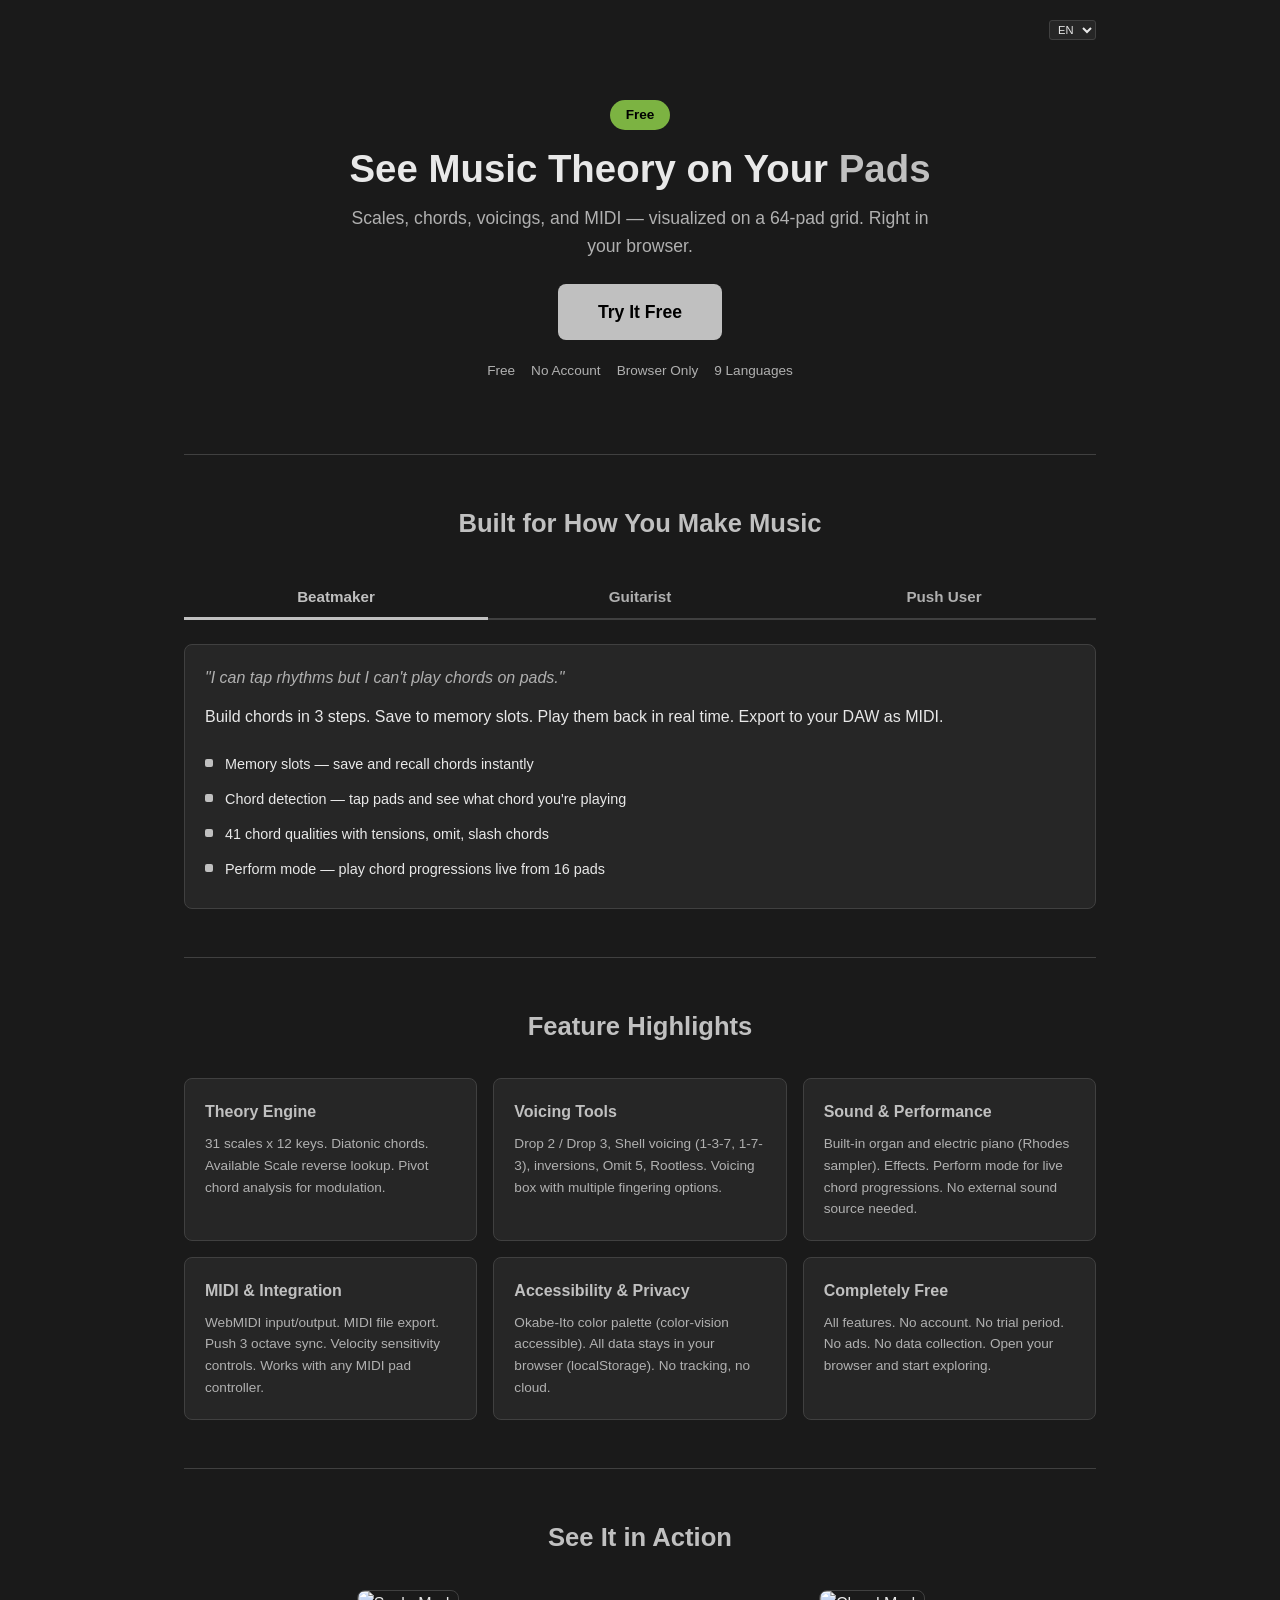
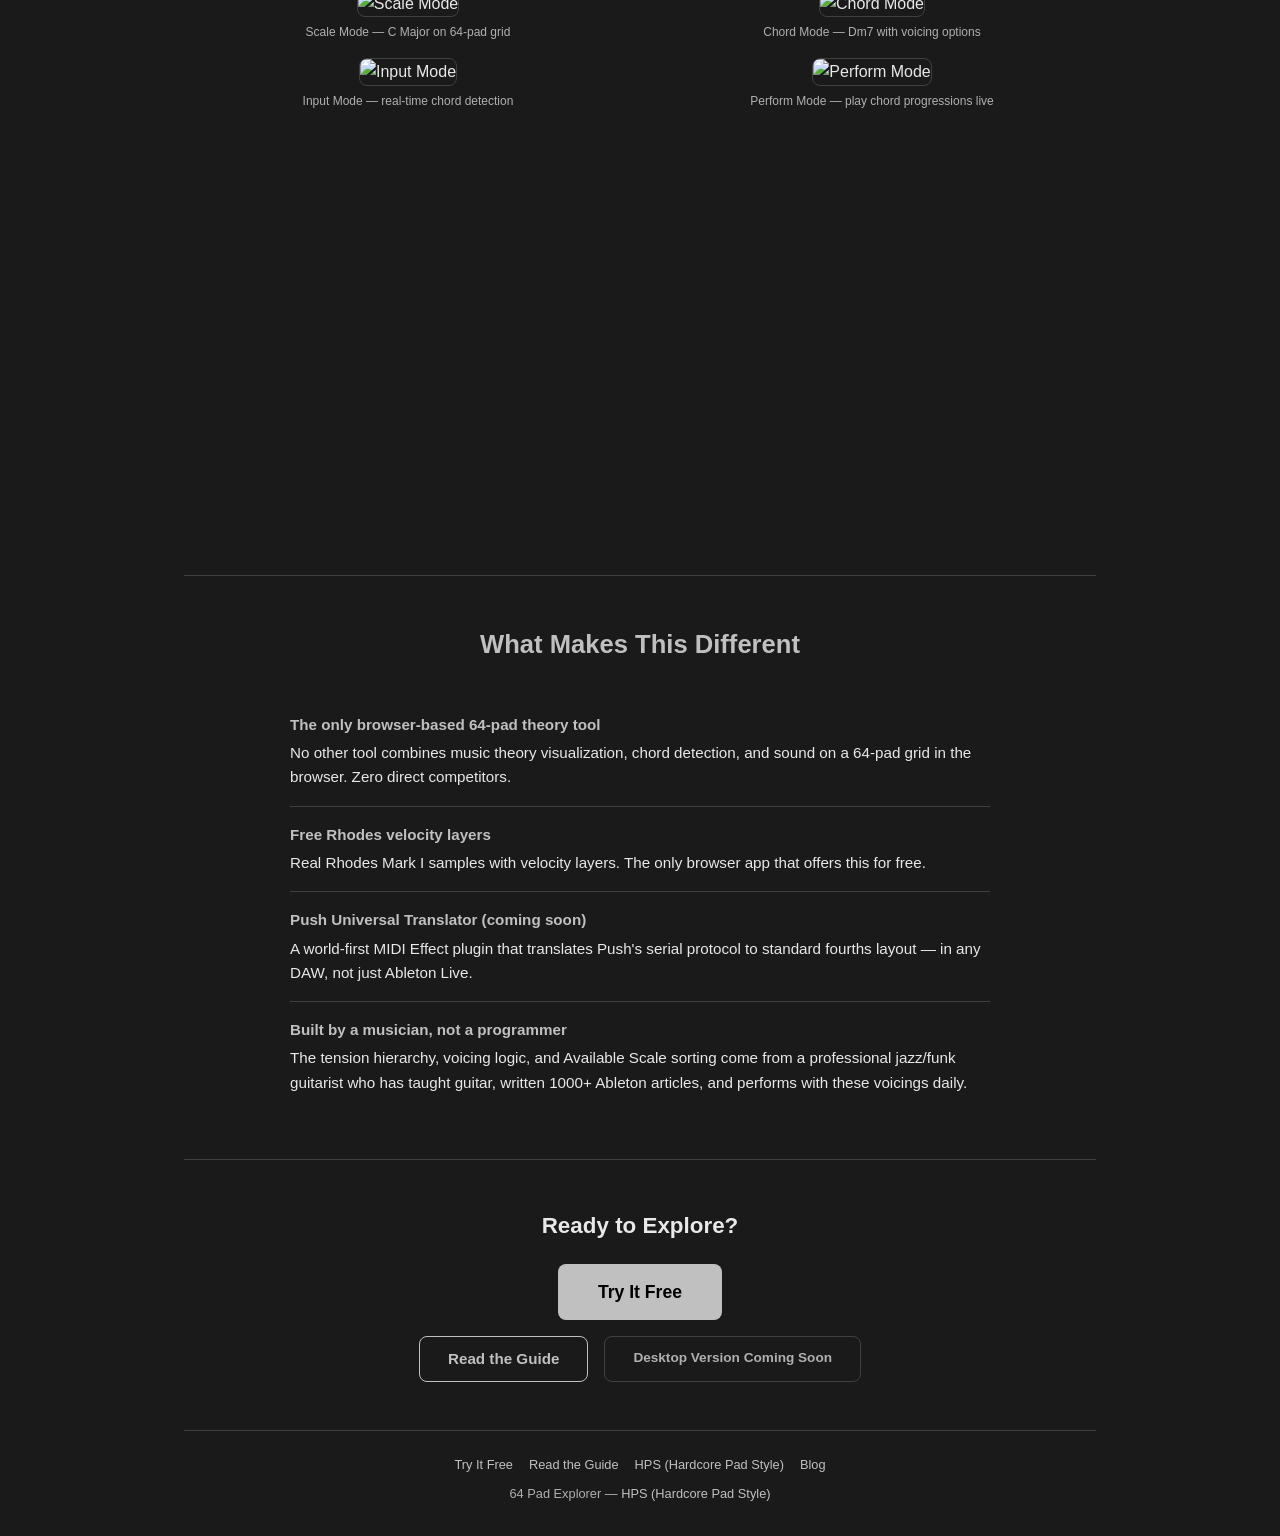
==== landing/index.html @ 33b4a3d4 "experiment: neutral gray bg + font separation + neutral accent Urinami-san's design direction based " ====
<!DOCTYPE html>
<html lang="en">
<head>
<meta charset="UTF-8">
<meta name="viewport" content="width=device-width, initial-scale=1.0">
<title>64 Pad Explorer — Free Music Theory Tool for 64-Pad Controllers</title>
<link rel="icon" type="image/svg+xml" href="../favicon.svg">
<meta name="description" content="Explore scales, chords, voicings, and MIDI on a 64-pad grid. Free, browser-based, no account needed. Supports Ableton Push, Launchpad Pro, and all 64-pad controllers. 9 languages.">
<meta property="og:title" content="64 Pad Explorer — Free Music Theory Tool for 64-Pad Controllers">
<meta property="og:description" content="Scales, chords, voicings, and MIDI visualized on a 64-pad grid. Free, browser-based, 9 languages.">
<meta property="og:image" content="https://murinaikurashi.com/apps/64-pad/landing/img/og-landing.png">
<meta property="og:url" content="https://murinaikurashi.com/apps/64-pad/landing/">
<meta property="og:type" content="website">
<meta name="twitter:card" content="summary_large_image">

<!-- hreflang -->
<link rel="alternate" hreflang="en" href="https://murinaikurashi.com/apps/64-pad/landing/">
<link rel="alternate" hreflang="ja" href="https://murinaikurashi.com/apps/64-pad/landing/">
<link rel="alternate" hreflang="zh" href="https://murinaikurashi.com/apps/64-pad/landing/">
<link rel="alternate" hreflang="es" href="https://murinaikurashi.com/apps/64-pad/landing/">
<link rel="alternate" hreflang="fr" href="https://murinaikurashi.com/apps/64-pad/landing/">
<link rel="alternate" hreflang="pt" href="https://murinaikurashi.com/apps/64-pad/landing/">
<link rel="alternate" hreflang="de" href="https://murinaikurashi.com/apps/64-pad/landing/">
<link rel="alternate" hreflang="ko" href="https://murinaikurashi.com/apps/64-pad/landing/">
<link rel="alternate" hreflang="it" href="https://murinaikurashi.com/apps/64-pad/landing/">
<link rel="alternate" hreflang="x-default" href="https://murinaikurashi.com/apps/64-pad/landing/">

<!-- JSON-LD -->
<script type="application/ld+json">
{
  "@context": "https://schema.org",
  "@type": "SoftwareApplication",
  "name": "64 Pad Explorer",
  "applicationCategory": "MultimediaApplication",
  "operatingSystem": "Web Browser",
  "offers": {
    "@type": "Offer",
    "price": "0",
    "priceCurrency": "USD"
  },
  "url": "https://murinaikurashi.com/apps/64-pad/",
  "screenshot": [
    "https://murinaikurashi.com/apps/64-pad/img/screenshot-scale.png",
    "https://murinaikurashi.com/apps/64-pad/img/screenshot-chord.png",
    "https://murinaikurashi.com/apps/64-pad/img/screenshot-plain.png",
    "https://murinaikurashi.com/apps/64-pad/img/screenshot-perform.png"
  ],
  "featureList": [
    "31 scales x 12 keys visualization",
    "41 chord qualities with tensions",
    "Drop 2, Drop 3, Shell voicing",
    "Real-time chord detection",
    "Guitar fretboard input",
    "MIDI I/O with WebMIDI",
    "Built-in organ and Rhodes piano sounds",
    "Perform mode with 16 memory slots",
    "MIDI file export",
    "9 language support",
    "Color-vision accessible (Okabe-Ito palette)",
    "Available Scale reverse lookup",
    "Push 3 velocity sensitivity",
    "Completely free, no account required"
  ],
  "description": "A free browser-based music theory tool for 64-pad controllers. Visualize scales, chords, voicings, and MIDI on a 64-pad grid.",
  "author": {
    "@type": "Person",
    "name": "urinami",
    "url": "https://murinaikurashi.com/"
  }
}
</script>

<!-- Google Analytics -->
<script async src="https://www.googletagmanager.com/gtag/js?id=G-ZWTBLDWP7P"></script>
<script>
  window.dataLayer = window.dataLayer || [];
  function gtag(){dataLayer.push(arguments);}
  gtag('js', new Date());
  gtag('config', 'G-ZWTBLDWP7P');
</script>

<link rel="stylesheet" href="../style.css?v=3.7.0">
<link rel="stylesheet" href="landing.css?v=1.0.0">
</head>
<body>
<div class="landing-container">

<!-- Header -->
<header class="landing-header">
  <select id="lang-select" onchange="I18N.setLang(this.value)">
    <option value="en">EN</option>
    <option value="ja">JA</option>
    <option value="zh">ZH</option>
    <option value="es">ES</option>
    <option value="fr">FR</option>
    <option value="pt">PT</option>
    <option value="de">DE</option>
    <option value="ko">KO</option>
    <option value="it">IT</option>
  </select>
</header>

<!-- 1. Hero -->
<section class="hero">
  <div class="hero-badge" data-i18n="landing.hero_badge">Free</div>
  <h1 data-i18n="landing.hero_headline">See Music Theory on Your <span>Pads</span></h1>
  <p class="hero-sub" data-i18n="landing.hero_sub">Scales, chords, voicings, and MIDI — visualized on a 64-pad grid. Right in your browser.</p>
  <a href="../" class="hero-cta" data-i18n="landing.hero_cta" data-cta="hero">Try It Free</a>
  <div class="hero-trust">
    <span data-i18n="landing.trust_free">Free</span>
    <span data-i18n="landing.trust_no_account">No Account</span>
    <span data-i18n="landing.trust_browser">Browser Only</span>
    <span data-i18n="landing.trust_languages">9 Languages</span>
  </div>
  <div class="hero-grid" id="hero-pad-grid"></div>
</section>

<!-- 2. Persona Tabs -->
<section class="landing-section">
  <h2 data-i18n="landing.persona_title">Built for How You Make Music</h2>

  <!-- Desktop tabs -->
  <div class="persona-tabs">
    <button class="persona-tab active" data-persona="beatmaker" data-i18n="landing.tab_beatmaker">Beatmaker</button>
    <button class="persona-tab" data-persona="guitarist" data-i18n="landing.tab_guitarist">Guitarist</button>
    <button class="persona-tab" data-persona="push" data-i18n="landing.tab_push_user">Push User</button>
  </div>

  <!-- Beatmaker -->
  <div class="persona-panel active" id="persona-beatmaker">
    <p class="pain" data-i18n="landing.persona_beatmaker_pain">"I can tap rhythms but I can't play chords on pads."</p>
    <p class="solution" data-i18n="landing.persona_beatmaker_solution">Build chords in 3 steps. Save to memory slots. Play them back in real time. Export to your DAW as MIDI.</p>
    <ul class="features-list">
      <li data-i18n="landing.persona_beatmaker_feat1">Memory slots — save and recall chords instantly</li>
      <li data-i18n="landing.persona_beatmaker_feat2">Chord detection — tap pads and see what chord you're playing</li>
      <li data-i18n="landing.persona_beatmaker_feat3">41 chord qualities with tensions, omit, slash chords</li>
      <li data-i18n="landing.persona_beatmaker_feat4">Perform mode — play chord progressions live from 16 pads</li>
    </ul>
  </div>

  <!-- Guitarist -->
  <div class="persona-panel" id="persona-guitarist">
    <p class="pain" data-i18n="landing.persona_guitarist_pain">"My guitar voicings don't translate to pads."</p>
    <p class="solution" data-i18n="landing.persona_guitarist_solution">Input chords on the fretboard. See them mapped to the 64-pad grid. Discover new voicings through Drop 2, Drop 3, and Shell voicings.</p>
    <ul class="features-list">
      <li data-i18n="landing.persona_guitarist_feat1">Guitar fretboard input — click strings to enter chords</li>
      <li data-i18n="landing.persona_guitarist_feat2">Drop 2 / Drop 3 / Shell voicing — familiar territory for guitarists</li>
      <li data-i18n="landing.persona_guitarist_feat3">Automatic chord detection from fretboard input</li>
      <li data-i18n="landing.persona_guitarist_feat4">Available Scale — find which scales fit your chord</li>
    </ul>
  </div>

  <!-- Push User -->
  <div class="persona-panel" id="persona-push">
    <p class="pain" data-i18n="landing.persona_push_user_pain">"Push only works inside Ableton Live."</p>
    <p class="solution" data-i18n="landing.persona_push_user_solution">Connect your Push via MIDI and see scales, chords, and theory directly on the 64-pad grid. Works with any DAW. Push Universal Translator coming soon.</p>
    <ul class="features-list">
      <li data-i18n="landing.persona_push_user_feat1">MIDI I/O — connect any 64-pad controller</li>
      <li data-i18n="landing.persona_push_user_feat2">Push serial MIDI output supported</li>
      <li data-i18n="landing.persona_push_user_feat3">Chromatic fourths layout (same as Push)</li>
      <li data-i18n="landing.persona_push_user_feat4">Velocity sensitivity with Push 3-style curve controls</li>
    </ul>
  </div>

  <!-- Mobile accordion -->
  <div class="persona-accordion">
    <button class="accordion-trigger active" data-persona="beatmaker" data-i18n="landing.tab_beatmaker">Beatmaker</button>
    <div class="accordion-content active" id="accordion-beatmaker">
      <p class="pain" data-i18n="landing.persona_beatmaker_pain">"I can tap rhythms but I can't play chords on pads."</p>
      <p class="solution" data-i18n="landing.persona_beatmaker_solution">Build chords in 3 steps. Save to memory slots. Play them back in real time. Export to your DAW as MIDI.</p>
      <ul class="features-list">
        <li data-i18n="landing.persona_beatmaker_feat1">Memory slots — save and recall chords instantly</li>
        <li data-i18n="landing.persona_beatmaker_feat2">Chord detection — tap pads and see what chord you're playing</li>
        <li data-i18n="landing.persona_beatmaker_feat3">41 chord qualities with tensions, omit, slash chords</li>
        <li data-i18n="landing.persona_beatmaker_feat4">Perform mode — play chord progressions live from 16 pads</li>
      </ul>
    </div>

    <button class="accordion-trigger" data-persona="guitarist" data-i18n="landing.tab_guitarist">Guitarist</button>
    <div class="accordion-content" id="accordion-guitarist">
      <p class="pain" data-i18n="landing.persona_guitarist_pain">"My guitar voicings don't translate to pads."</p>
      <p class="solution" data-i18n="landing.persona_guitarist_solution">Input chords on the fretboard. See them mapped to the 64-pad grid. Discover new voicings through Drop 2, Drop 3, and Shell voicings.</p>
      <ul class="features-list">
        <li data-i18n="landing.persona_guitarist_feat1">Guitar fretboard input — click strings to enter chords</li>
        <li data-i18n="landing.persona_guitarist_feat2">Drop 2 / Drop 3 / Shell voicing — familiar territory for guitarists</li>
        <li data-i18n="landing.persona_guitarist_feat3">Automatic chord detection from fretboard input</li>
        <li data-i18n="landing.persona_guitarist_feat4">Available Scale — find which scales fit your chord</li>
      </ul>
    </div>

    <button class="accordion-trigger" data-persona="push" data-i18n="landing.tab_push_user">Push User</button>
    <div class="accordion-content" id="accordion-push">
      <p class="pain" data-i18n="landing.persona_push_user_pain">"Push only works inside Ableton Live."</p>
      <p class="solution" data-i18n="landing.persona_push_user_solution">Connect your Push via MIDI and see scales, chords, and theory directly on the 64-pad grid. Works with any DAW. Push Universal Translator coming soon.</p>
      <ul class="features-list">
        <li data-i18n="landing.persona_push_user_feat1">MIDI I/O — connect any 64-pad controller</li>
        <li data-i18n="landing.persona_push_user_feat2">Push serial MIDI output supported</li>
        <li data-i18n="landing.persona_push_user_feat3">Chromatic fourths layout (same as Push)</li>
        <li data-i18n="landing.persona_push_user_feat4">Velocity sensitivity with Push 3-style curve controls</li>
      </ul>
    </div>
  </div>
</section>

<!-- 3. Feature Highlights -->
<section class="landing-section">
  <h2 data-i18n="landing.features_title">Feature Highlights</h2>
  <div class="feature-cards">
    <div class="feature-card">
      <h3 data-i18n="landing.card_theory_title">Theory Engine</h3>
      <p data-i18n="landing.card_theory_desc">31 scales x 12 keys. Diatonic chords. Available Scale reverse lookup. Pivot chord analysis for modulation.</p>
    </div>
    <div class="feature-card">
      <h3 data-i18n="landing.card_voicing_title">Voicing Tools</h3>
      <p data-i18n="landing.card_voicing_desc">Drop 2 / Drop 3, Shell voicing (1-3-7, 1-7-3), inversions, Omit 5, Rootless. Voicing box with multiple fingering options.</p>
    </div>
    <div class="feature-card">
      <h3 data-i18n="landing.card_sound_title">Sound & Performance</h3>
      <p data-i18n="landing.card_sound_desc">Built-in organ and electric piano (Rhodes sampler). Effects. Perform mode for live chord progressions. No external sound source needed.</p>
    </div>
    <div class="feature-card">
      <h3 data-i18n="landing.card_midi_title">MIDI & Integration</h3>
      <p data-i18n="landing.card_midi_desc">WebMIDI input/output. MIDI file export. Push 3 octave sync. Velocity sensitivity controls. Works with any MIDI pad controller.</p>
    </div>
    <div class="feature-card">
      <h3 data-i18n="landing.card_access_title">Accessibility & Privacy</h3>
      <p data-i18n="landing.card_access_desc">Okabe-Ito color palette (color-vision accessible). All data stays in your browser (localStorage). No tracking, no cloud.</p>
    </div>
    <div class="feature-card">
      <h3 data-i18n="landing.card_free_title">Completely Free</h3>
      <p data-i18n="landing.card_free_desc">All features. No account. No trial period. No ads. No data collection. Open your browser and start exploring.</p>
    </div>
  </div>
</section>

<!-- 4. Screenshots / Demo -->
<section class="landing-section">
  <h2 data-i18n="landing.demo_title">See It in Action</h2>
  <div class="demo-grid">
    <div class="demo-item">
      <img src="../img/screenshot-scale.png" alt="Scale Mode" loading="lazy">
      <p class="caption" data-i18n="landing.demo_scale_caption">Scale Mode — C Major on 64-pad grid</p>
    </div>
    <div class="demo-item">
      <img src="../img/screenshot-chord.png" alt="Chord Mode" loading="lazy">
      <p class="caption" data-i18n="landing.demo_chord_caption">Chord Mode — Dm7 with voicing options</p>
    </div>
    <div class="demo-item">
      <img src="../img/screenshot-plain.png" alt="Input Mode" loading="lazy">
      <p class="caption" data-i18n="landing.demo_input_caption">Input Mode — real-time chord detection</p>
    </div>
    <div class="demo-item">
      <img src="../img/screenshot-perform.png" alt="Perform Mode" loading="lazy">
      <p class="caption" data-i18n="landing.demo_perform_caption">Perform Mode — play chord progressions live</p>
    </div>
  </div>
  <div class="video-wrap">
    <iframe src="https://www.youtube.com/embed/vuvZCZj0ZYg" title="64 Pad Explorer Overview" allow="accelerometer; autoplay; clipboard-write; encrypted-media; gyroscope; picture-in-picture" allowfullscreen loading="lazy"></iframe>
  </div>
</section>

<!-- 5. What Makes This Different -->
<section class="landing-section">
  <h2 data-i18n="landing.diff_title">What Makes This Different</h2>
  <ul class="diff-list">
    <li>
      <strong data-i18n="landing.diff_only_title">The only browser-based 64-pad theory tool</strong>
      <span data-i18n="landing.diff_only_desc">No other tool combines music theory visualization, chord detection, and sound on a 64-pad grid in the browser. Zero direct competitors.</span>
    </li>
    <li>
      <strong data-i18n="landing.diff_rhodes_title">Free Rhodes velocity layers</strong>
      <span data-i18n="landing.diff_rhodes_desc">Real Rhodes Mark I samples with velocity layers. The only browser app that offers this for free.</span>
    </li>
    <li>
      <strong data-i18n="landing.diff_push_title">Push Universal Translator (coming soon)</strong>
      <span data-i18n="landing.diff_push_desc">A world-first MIDI Effect plugin that translates Push's serial protocol to standard fourths layout — in any DAW, not just Ableton Live.</span>
    </li>
    <li>
      <strong data-i18n="landing.diff_theory_title">Built by a musician, not a programmer</strong>
      <span data-i18n="landing.diff_theory_desc">The tension hierarchy, voicing logic, and Available Scale sorting come from a professional jazz/funk guitarist who has taught guitar, written 1000+ Ableton articles, and performs with these voicings daily.</span>
    </li>
  </ul>
</section>

<!-- 6. CTA + Footer -->
<section class="cta-bottom">
  <h2 data-i18n="landing.cta_bottom_title">Ready to Explore?</h2>
  <a href="../" class="hero-cta" data-i18n="landing.cta_primary" data-cta="footer">Try It Free</a>
  <div class="cta-links">
    <a href="../guide.html" class="cta-secondary" data-i18n="landing.cta_guide" data-cta="guide">Read the Guide</a>
    <a href="#" class="cta-tertiary" data-i18n="landing.cta_desktop">Desktop Version Coming Soon</a>
  </div>
</section>

<footer class="landing-footer">
  <div class="footer-links">
    <a href="../" data-i18n="landing.hero_cta">Try It Free</a>
    <a href="../guide.html" data-i18n="landing.cta_guide">Read the Guide</a>
    <a href="https://note.com/urinami/membership" data-i18n="landing.footer_hps">HPS (Hardcore Pad Style)</a>
    <a href="https://murinaikurashi.com/" data-i18n="landing.footer_blog">Blog</a>
  </div>
  <p>64 Pad Explorer — <a href="https://note.com/urinami/membership">HPS (Hardcore Pad Style)</a></p>
</footer>

</div>

<!-- i18n engine + app lang files (for shared translations) + landing lang files -->
<script src="../i18n.js?v=3.7.0"></script>
<script src="../lang-en.js?v=3.7.0"></script>
<script src="../lang-ja.js?v=3.7.0"></script>
<script src="../lang-zh.js?v=3.7.0"></script>
<script src="../lang-es.js?v=3.7.0"></script>
<script src="../lang-fr.js?v=3.7.0"></script>
<script src="../lang-pt.js?v=3.7.0"></script>
<script src="../lang-de.js?v=3.7.0"></script>
<script src="../lang-ko.js?v=3.7.0"></script>
<script src="../lang-it.js?v=3.7.0"></script>
<script src="lang-landing-en.js?v=1.0.0"></script>
<script src="lang-landing-ja.js?v=1.0.0"></script>
<script src="lang-landing-zh.js?v=1.0.0"></script>
<script src="lang-landing-es.js?v=1.0.0"></script>
<script src="lang-landing-fr.js?v=1.0.0"></script>
<script src="lang-landing-pt.js?v=1.0.0"></script>
<script src="lang-landing-de.js?v=1.0.0"></script>
<script src="lang-landing-ko.js?v=1.0.0"></script>
<script src="lang-landing-it.js?v=1.0.0"></script>
<script src="landing.js?v=1.0.0"></script>
</body>
</html>
---- style.css ----
:root {
  --bg: #1a1a1a;
  --surface: #262626;
  --panel-bg: #2a2a2a;
  --pad-off: #2e2e2e;
  --pad-scale: #56B4E9;
  --pad-root: #E69F00;
  --pad-chord: #56B4E9;
  --pad-char: #F0E442;
  --pad-guide3: #CC79A7;
  --pad-guide7: #009E73;
  --pad-tension: #0072B2;
  --pad-avoid: #D55E00;
  --pad-omitted: #555;
  --pad-overlay: rgba(86, 180, 233, 0.2);
  --pad-overlay-char: rgba(240, 228, 66, 0.3);
  --pad-overlay-hi: rgba(86, 180, 233, 0.7);
  --pad-overlay-char-hi: rgba(240, 228, 66, 0.7);
  --text: #e8e8e8;
  --text-muted: #b0b0b0;
  --accent: #c0c0c0;
  --border: #404040;
  --step-green: #7cb342;
  --font-mono: 'M PLUS 1 Code', 'Courier New', monospace;
  --font-ui: -apple-system, BlinkMacSystemFont, 'Segoe UI', sans-serif;
}
* { margin: 0; padding: 0; box-sizing: border-box; }
body {
  font-family: var(--font-mono);
  background: var(--bg);
  color: var(--text);
  min-height: 100vh;
  padding: 8px 16px;
}
h1 { font-size: 1.3rem; color: var(--accent); text-align: center; margin-bottom: 2px; }
.subtitle { font-size: 0.7rem; color: var(--text-muted); text-align: center; margin-bottom: 4px; }

/* === Header Bar === */
.header-bar {
  display: flex;
  justify-content: center;
  align-items: center;
  gap: 8px;
  margin-bottom: 4px;
  position: relative;
}
.header-bar h1 { margin-bottom: 0; }
.version-tag {
  font-size: 0.6rem;
  color: var(--text-muted);
  background: var(--surface);
  padding: 1px 6px;
  border-radius: 3px;
  border: 1px solid var(--border);
}
.help-btn {
  width: 24px; height: 24px;
  border-radius: 50%;
  border: 1px solid var(--text-muted);
  background: transparent;
  color: var(--text-muted);
  font-size: 0.8rem;
  font-weight: bold;
  cursor: pointer;
  display: flex;
  align-items: center;
  justify-content: center;
  transition: all 0.2s;
}
.help-btn:hover { border-color: var(--accent); color: var(--accent); }
.help-btn.tut-pulse {
  border-color: var(--accent);
  color: var(--accent);
  animation: tut-btn-pulse 2s ease-in-out infinite;
}
.help-btn.tut-pulse::after {
  content: none;
}
@keyframes tut-btn-pulse {
  0%, 100% { box-shadow: 0 0 0 0 rgba(74,158,255,0.4); }
  50% { box-shadow: 0 0 8px 2px rgba(74,158,255,0.6); }
}
@keyframes tut-label-fade {
  0%, 100% { opacity: 0.7; }
  50% { opacity: 1; }
}
.header-links {
  text-align: center;
  margin-bottom: 4px;
  font-size: 0.65rem;
}
.header-links a {
  color: var(--text-muted);
  text-decoration: none;
  transition: color 0.2s;
}
.header-links a:hover { color: var(--accent); }
.link-sep { color: var(--border); margin: 0 4px; }

/* === Help Modal === */
.help-overlay {
  display: none;
  position: fixed;
  top: 0; left: 0; right: 0; bottom: 0;
  background: rgba(0,0,0,0.7);
  z-index: 1000;
  justify-content: center;
  align-items: center;
}
.help-overlay.active { display: flex; }
.help-modal {
  background: var(--surface);
  border: 1px solid var(--border);
  border-radius: 12px;
  padding: 24px;
  max-width: 640px;
  max-height: 80vh;
  overflow-y: auto;
  color: var(--text);
  font-size: 0.85rem;
  line-height: 1.6;
}
.help-modal h2 { color: var(--accent); font-size: 1.1rem; margin: 16px 0 8px; }
.help-modal h2:first-child { margin-top: 0; }
.help-modal h3 { color: var(--pad-root); font-size: 0.95rem; margin: 12px 0 4px; }
.help-modal p { margin: 4px 0; }
.help-modal ul { margin: 4px 0 8px 16px; }
.help-modal li { margin: 2px 0; }
.help-modal .close-btn {
  display: block;
  margin: 16px auto 0;
  padding: 6px 24px;
  background: var(--accent);
  color: #fff;
  border: none;
  border-radius: 6px;
  cursor: pointer;
  font-size: 0.85rem;
}
.help-modal kbd {
  background: var(--bg);
  border: 1px solid var(--border);
  border-radius: 3px;
  padding: 1px 4px;
  font-size: 0.75rem;
  font-family: monospace;
}
.help-modal .color-sample {
  display: inline-block;
  width: 12px; height: 12px;
  border-radius: 2px;
  vertical-align: middle;
  margin-right: 4px;
}

/* === Layout === */
.app-layout {
  display: flex;
  gap: 6px;
  justify-content: center;
  align-items: flex-start;
}
.pad-area { flex-shrink: 0; }
.pad-area svg { touch-action: none; }
.pad-area svg .pad { cursor: pointer; }
.landscape-play-overlay { display: none; }
.landscape-play-overlay svg { touch-action: none; }
.control-panel {
  width: 440px;
  background: var(--panel-bg);
  border-radius: 10px;
  padding: 14px;
  border: 1px solid var(--border);
}

/* === Instrument Toggle === */
.inst-toggle {
  font-size: 0.65rem;
  padding: 2px 10px;
  background: var(--surface);
  color: var(--text-muted);
  border: 1px solid var(--border);
  border-radius: 4px;
  cursor: pointer;
}
.inst-toggle.active {
  background: var(--accent);
  color: #fff;
  border-color: var(--accent);
  box-shadow: 0 0 6px var(--accent);
}

/* === Mode Toggle === */
.mode-toggle { display: flex; gap: 4px; margin-bottom: 10px; }
.mode-btn {
  flex: 1;
  padding: 7px 0;
  font-size: 0.85rem;
  font-weight: 600;
  background: var(--surface);
  color: var(--text);
  border: 1px solid var(--border);
  border-radius: 6px;
  cursor: pointer;
  text-align: center;
  position: relative;
}
.mode-btn:hover { background: #383838; }
.mode-btn.active { background: var(--accent); color: #000; border-color: var(--accent); }
.mode-btn.active .kbd-hint { color: rgba(0,0,0,0.35); }

.play-btn {
  padding: 7px 12px;
  font-size: 0.8rem;
  font-weight: 600;
  background: var(--surface);
  color: var(--text);
  border: 1px solid var(--border);
  border-radius: 6px;
  cursor: pointer;
  position: relative;
  flex-shrink: 0;
}
.play-btn:hover { background: #383838; }

/* === Key Buttons (Scale mode) === */
.key-buttons { display: flex; gap: 3px; flex-wrap: wrap; margin-bottom: 10px; }
.key-btn {
  width: 34px; height: 28px; font-size: 0.7rem; font-weight: 600;
  border-radius: 4px; display: flex; align-items: center; justify-content: center;
  background: var(--surface); color: var(--text); border: 1px solid var(--border); cursor: pointer;
}
.key-btn:hover { background: #383838; }
.key-btn.active { background: var(--pad-root); color: #000; border-color: var(--pad-root); }
.key-btn.black-key { background: #111; }
.key-buttons.disabled .key-btn { opacity: 0.3; cursor: default; }
.key-buttons.disabled .key-btn:hover { background: var(--surface); }
.key-buttons.disabled .key-btn.black-key:hover { background: #111; }

/* === Scale Select === */
.scale-select-wrap select {
  width: 100%;
  background: var(--surface); color: var(--text); border: 1px solid var(--border);
  border-radius: 6px; padding: 6px 8px; font-size: 0.8rem; cursor: pointer;
}

/* === Diatonic Chord Bar === */
.diatonic-bar { display: flex; gap: 3px; margin: 6px 0; }
.diatonic-btn {
  flex: 1; padding: 6px 2px; background: var(--surface);
  border: 1px solid var(--border); border-radius: 4px;
  color: var(--text); font-size: 0.7rem; text-align: center;
  cursor: pointer; line-height: 1.3; position: relative;
  font-family: var(--font-ui);
}
.diatonic-btn:hover { border-color: var(--accent); }
.diatonic-btn.active {
  background: var(--accent); color: #000;
  border-bottom: 3px solid #fff;
}
.diatonic-btn .dia-num { position: absolute; top: 1px; left: 3px; font-size: 0.55rem; color: #e55; font-weight: 700; line-height: 1; }
.diatonic-btn.active .dia-num { color: rgba(0,0,0,0.5); }
.diatonic-btn .degree { font-size: 0.6rem; color: var(--text-muted); }
.diatonic-btn.active .degree { color: rgba(0,0,0,0.6); }
.diatonic-toggle-wrap {
  display: flex; flex-direction: column; gap: 1px;
  min-width: 28px; align-self: stretch;
}
.diatonic-toggle-btn {
  flex: 1; padding: 2px 6px;
  font-size: 0.7rem; font-weight: 700;
  background: var(--surface); color: var(--text-muted);
  border: 1px solid var(--border); cursor: pointer;
  line-height: 1;
}
.diatonic-toggle-btn:first-child { border-radius: 4px 4px 0 0; }
.diatonic-toggle-btn:last-child { border-radius: 0 0 4px 4px; }
.diatonic-toggle-btn.active {
  background: var(--accent); color: #000;
  border-color: var(--accent);
}
.diatonic-toggle-btn:hover:not(.active) { border-color: var(--accent); color: var(--text); }

/* === Text Chord Input === */
.text-chord-container { position: relative; margin-bottom: 8px; }
.text-chord-label { display: block; font-size: 0.75rem; color: var(--text-muted); margin-bottom: 2px; }
.text-chord-hint { opacity: 0.6; }
.text-chord-shortcut { display: inline-block; background: var(--bg-secondary, #333); border: 1px solid var(--border, #555); border-radius: 3px; padding: 0 4px; font-family: monospace; font-size: 0.7rem; vertical-align: middle; }
#text-chord-input {
  width: 100%; padding: 8px 12px; font-size: 1.1rem; font-family: inherit;
  background: #0d1520; color: var(--text); border: 1px solid var(--border);
  border-radius: 6px; outline: none;
}
#text-chord-input:focus { border-color: var(--accent); }
#text-chord-input::placeholder { color: var(--text-muted); font-size: 0.85rem; }
.text-chord-dropdown {
  display: none; position: absolute; left: 0; right: 0; top: 100%;
  background: #0d1520; border: 1px solid var(--border); border-top: none;
  border-radius: 0 0 6px 6px; z-index: 100; max-height: 240px; overflow-y: auto;
}
.text-chord-dropdown.active { display: block; }
.text-chord-candidate, .incremental-candidate {
  padding: 6px 12px; cursor: pointer; font-size: 0.95rem;
}
.text-chord-candidate:hover, .text-chord-candidate.selected,
.incremental-candidate:hover, .incremental-candidate.selected {
  background: var(--accent); color: #000;
}

/* === Chord Builder === */
.chord-display {
  display: flex; align-items: center; gap: 8px;
  background: #0d1520; border-radius: 8px; padding: 8px 12px; margin-bottom: 8px;
  min-height: 52px;
}
.chord-name-wrap { display: flex; flex-direction: column; flex: 1; min-width: 0; }
.chord-name { font-size: 1.8rem; font-weight: 700; font-family: var(--font-ui); }
.chord-voicing-info { font-size: 0.7rem; color: var(--accent); opacity: 0.85; white-space: nowrap; line-height: 1; }
.chord-slash {
  font-size: 1.5rem; color: var(--text-muted); padding: 0 4px;
  cursor: pointer; border-right: 1px solid var(--border); padding-right: 8px;
}
.chord-slash:hover { color: var(--accent); }
.chord-bass { font-size: 1.2rem; font-weight: 600; min-width: 24px; }
.builder-nav { display: flex; flex-direction: column; gap: 3px; margin-left: auto; }
.builder-nav button {
  padding: 6px 18px 14px; font-size: 0.8rem; border-radius: 4px;
  background: var(--surface); color: var(--text); border: 1px solid var(--border); cursor: pointer;
  position: relative; font-weight: 600;
}
.builder-nav button:hover { background: #383838; }
.builder-nav button:disabled { opacity: 0.3; cursor: default; }

.step-label {
  background: var(--step-green); color: #000; font-weight: 700; font-size: 0.8rem;
  text-align: center; padding: 4px 0; border-radius: 4px; margin-bottom: 8px;
}
.step-container { min-height: 340px; }

/* === Piano Keyboard (Step 1) === */
.piano-wrap { position: relative; height: 130px; margin-bottom: 4px; user-select: none; }
.piano-white {
  display: flex; gap: 2px; position: absolute; bottom: 0; left: 0; right: 0;
}
.piano-white-key {
  flex: 1; height: 70px; background: #f0f0f0; color: #333; border: 1px solid #999;
  border-radius: 0 0 5px 5px; font-size: 1.1rem; font-weight: 700;
  display: flex; align-items: flex-end; justify-content: center; padding-bottom: 6px;
  cursor: pointer;
}
.piano-white-key:hover { background: #dde8f0; }
.piano-white-key.selected { background: #b3d9ff; }
.piano-black-keys {
  position: absolute; top: 0; left: 0; right: 0; height: 60px;
  display: flex; pointer-events: none;
}
.piano-black-spacer { flex: 1; }
.piano-black-key {
  width: 36px; height: 55px; background: #222; color: #ccc; border: 1px solid #000;
  border-radius: 0 0 4px 4px; font-size: 0.65rem; font-weight: 600;
  display: flex; align-items: flex-end; justify-content: center; padding-bottom: 4px;
  cursor: pointer; pointer-events: auto; margin-left: -18px; margin-right: -18px;
  position: relative; z-index: 2;
}
.piano-black-key:hover { background: #444; }
.piano-black-key.selected { background: #4466aa; }

/* === Quality Grid (Step 2) === */
.quality-grid {
  display: grid; grid-template-columns: repeat(3, 1fr); gap: 4px;
}
.quality-btn {
  height: 46px; background: var(--surface); color: var(--text); border: 1px solid var(--border);
  border-radius: 6px; font-size: 1.0rem; font-weight: 600; cursor: pointer;
  display: flex; align-items: center; justify-content: center;
}
.quality-btn:hover { background: #383838; border-color: var(--accent); }
.quality-btn.selected { background: var(--accent); color: #000; }
.quality-btn.empty { visibility: hidden; }

/* === Tension Grid (Step 3) === */
.tension-grid {
  display: grid; grid-template-columns: repeat(7, 1fr); gap: 3px;
}
.tension-grid.wide { grid-template-columns: repeat(8, 1fr); }
.tension-btn {
  min-height: 34px; padding: 2px 1px;
  background: var(--surface); color: var(--text); border: 1px solid var(--border);
  border-radius: 4px; font-size: 0.75rem; font-weight: 600; cursor: pointer;
  display: flex; align-items: center; justify-content: center; text-align: center;
  line-height: 1.2; white-space: pre-line;
}
.tension-btn:hover { background: #383838; border-color: var(--accent); }
.tension-btn.selected { background: var(--pad-chord); color: #000; border-color: var(--pad-chord); }
.tension-btn.empty { visibility: hidden; }
.tension-btn.quality-hidden { visibility: hidden; pointer-events: none; }
.tension-btn.tension-uncommon { opacity: 0.35; }
.voicing-bar.hidden { display: none; }
.voicing-btn.hidden { display: none; }

/* === On-Chord Step === */
.onchord-label { font-size: 0.75rem; color: var(--text-muted); margin-bottom: 4px; text-align: center; }

/* === Voicing Buttons === */
.voicing-bar { display: flex; gap: 4px; margin-top: 8px; padding-top: 8px; border-top: 1px solid var(--border); }
.voicing-btn {
  flex: 1; padding: 5px 4px; border-radius: 5px; border: 1px solid var(--border);
  background: var(--surface); color: var(--text-muted); font-size: 0.7rem; font-weight: 600;
  cursor: pointer; text-align: center; position: relative;
}
.voicing-btn:hover { border-color: var(--accent); }
.voicing-btn.active { background: var(--pad-omitted); color: #fff; border-color: var(--pad-omitted); box-shadow: 0 0 6px rgba(85,85,85,0.6); }

/* === TASTY Mode === */
#tasty-bar { align-items: center; }
#btn-tasty { flex: 0 0 auto; min-width: 70px; }
#btn-tasty.active { background: #E69F00; color: #000; border-color: #E69F00; box-shadow: 0 0 6px rgba(230,159,0,0.5); }
#btn-tasty.active .kbd-hint { color: rgba(0,0,0,0.5); }
#btn-stock.active { background: #2a9d8f; color: #fff; border-color: #2a9d8f; box-shadow: 0 0 6px rgba(42,157,143,0.5); }
#btn-stock.active .kbd-hint { color: rgba(255,255,255,0.6); }
.tasty-counter { font-size: 0.7rem; font-weight: 700; color: #E69F00; white-space: nowrap; min-width: 30px; }
.tasty-nav-btn { background: none; border: 1px solid var(--text-muted); color: var(--text-muted); border-radius: 4px; padding: 1px 6px; cursor: pointer; font-size: 0.65rem; line-height: 1; }
.tasty-nav-btn:hover { background: rgba(255,255,255,0.1); color: #fff; }
.tasty-info { font-size: 0.65rem; color: var(--text-muted); white-space: nowrap; overflow: hidden; text-overflow: ellipsis; flex: 1; }

/* TASTY Degree Badges (near TASTY bar — proximity principle) */
#tasty-degrees-row { margin-top: 4px; padding: 4px 0; }
.tasty-degrees { display: flex; flex-wrap: wrap; gap: 3px; align-items: flex-start; }
.tasty-degrees-label { font-size: 0.65rem; color: var(--text-muted); margin-right: 2px; align-self: center; }
.tasty-degree {
  display: inline-flex; flex-direction: column; align-items: center; justify-content: center;
  padding: 2px 6px; border-radius: 4px; font-weight: 700; font-size: 0.8rem;
  border: 2px solid transparent; min-width: 28px; text-align: center; line-height: 1.1;
}
.tasty-degree-note { font-size: 0.55rem; font-weight: 400; opacity: 0.8; }
.tasty-degree--root { background: var(--pad-root); color: #000; }
.tasty-degree--guide3 { background: var(--pad-guide3); color: #fff; border-radius: 10px; }
.tasty-degree--guide7 { background: var(--pad-guide7); color: #fff; border-left: 3px solid rgba(255,255,255,0.7); }
.tasty-degree--chord { background: var(--pad-chord); color: #000; }
.tasty-degree--tension { background: var(--pad-tension); color: #fff; }
.tasty-degree--top { border-color: #fff; box-shadow: 0 0 6px rgba(255,255,255,0.5); position: relative; }
.tasty-degree-top { font-size: 0.6rem; color: #E69F00; font-weight: 700; letter-spacing: 0.5px; }
.tasty-degree--out { opacity: 0.4; border-style: dashed; }
@media (max-width: 767px) {
  .tasty-degree { font-size: 0.75rem; min-width: 22px; padding: 1px 4px; }
  .tasty-degree-note { display: none; }
  .tasty-degrees { gap: 2px; }
  .tasty-degree-top { font-size: 0.4rem; }
}

/* === Keyboard Shortcut Badges === */
.kbd-hint {
  position: absolute; top: 1px; left: 3px;
  font-size: 0.7rem; color: var(--accent); opacity: 0.8;
  line-height: 1; pointer-events: none; user-select: none;
  text-transform: uppercase; font-weight: 700;
}
.mem-view-btn { position: relative; }
.inst-toggle { position: relative; }
.voicing-btn.active .kbd-hint { color: rgba(255,255,255,0.6); }
.mem-view-btn.active .kbd-hint { color: rgba(0,0,0,0.5); }
.inst-toggle.active .kbd-hint { color: rgba(255,255,255,0.6); }
/* Narrow buttons: badge centered at bottom to avoid text overlap */
.inst-toggle .kbd-hint,
.builder-nav .kbd-hint {
  top: auto; bottom: 1px;
  left: 0; right: 0;
  text-align: center;
}
.inst-toggle:has(.kbd-hint) {
  padding-bottom: 12px;
}
@media (hover: none) and (pointer: coarse) { .kbd-hint { display: none; } }

/* === Grid === */
.pad { cursor: pointer; transition: opacity 0.15s; }
.pad:hover { opacity: 0.8; }
.pad-label { pointer-events: none; user-select: none; }
/* Available Scale overlay: brighter when user manually selects a scale */
.overlay-highlight { --pad-overlay: var(--pad-overlay-hi); --pad-overlay-char: var(--pad-overlay-char-hi); }

/* === Legend & Info === */
.pad-footer { height: 40px; overflow: hidden; }
.legend { display: flex; gap: 14px; margin-top: 10px; font-size: 0.7rem; flex-wrap: wrap; justify-content: center; }
.legend-item { display: flex; align-items: center; gap: 4px; }
.legend-swatch { width: 12px; height: 12px; border-radius: 3px; }
.info { margin-top: 8px; font-size: 0.75rem; color: var(--text-muted); text-align: center; max-width: 500px; white-space: nowrap; overflow: hidden; text-overflow: ellipsis; }

/* === Octave Switch === */
.octave-switch {
  display: flex; align-items: center; gap: 8px; margin-top: 4px;
}
.oct-btn {
  width: 36px; height: 30px; font-size: 1rem; font-weight: 700;
  background: var(--surface); color: var(--text); border: 1px solid var(--border);
  border-radius: 5px; cursor: pointer; display: flex; align-items: center; justify-content: center;
}
.oct-btn:hover { border-color: var(--accent); background: #383838; }
.oct-btn:disabled { opacity: 0.3; cursor: default; }
.oct-label { font-size: 0.8rem; color: var(--text); font-weight: 600; min-width: 120px; text-align: center; }

/* === EP Sound Controls === */
.ep-knob {
  display: flex; flex-direction: column; align-items: center; gap: 1px; font-size: 0.7rem;
  color: #7799bb; letter-spacing: 0.5px; font-weight: 600;
}
.ep-knob input[type="range"] {
  -webkit-appearance: none; appearance: none; width: 60px; height: 6px;
  background: #222; border-radius: 3px; outline: none; cursor: pointer;
}
.ep-knob input[type="range"]::-webkit-slider-thumb {
  -webkit-appearance: none; appearance: none; width: 14px; height: 14px;
  background: radial-gradient(circle at 40% 35%, #667, #333); border: 1px solid #555;
  border-radius: 50%; cursor: pointer; box-shadow: 0 1px 3px rgba(0,0,0,0.5);
}
.ep-val { font-size: 0.65rem; color: #556677; font-variant-numeric: tabular-nums; }
.engine-btn {
  padding: 3px 8px; font-size: 0.65rem; border-radius: 3px;
  background: var(--surface); color: var(--text); border: 1px solid var(--border);
  cursor: pointer; letter-spacing: 0.5px; font-weight: 600;
  opacity: 0.5; transition: all 0.15s;
}
.engine-btn.active { opacity: 1; }
.engine-btn.active { background: var(--accent); color: #000; box-shadow: 0 0 6px var(--accent); }
@keyframes hint-pulse { 0%,100% { opacity: 0.6; } 50% { opacity: 1; } }

/* === Startup Tips (returning users) === */
#startup-tip {
  display: flex;
  align-items: center;
  gap: 8px;
  padding: 6px 12px;
  background: rgba(255,255,255,0.06);
  border: 1px solid rgba(255,255,255,0.12);
  border-radius: 6px;
  font-size: 0.8rem;
  color: var(--text);
  margin-bottom: 4px;
  animation: tip-in 0.3s ease-out;
}
#startup-tip .tip-text { flex: 1; }
#startup-tip .tip-keys {
  opacity: 0.4;
  font-size: 0.7rem;
}
#startup-tip .tip-keys kbd {
  background: rgba(255,255,255,0.1);
  padding: 1px 5px;
  border-radius: 3px;
  font-size: 0.65rem;
}
#startup-tip .tip-off-btn {
  background: none;
  border: none;
  color: var(--text);
  opacity: 0.35;
  font-size: 0.65rem;
  cursor: pointer;
  padding: 2px 4px;
  white-space: nowrap;
}
#startup-tip .tip-off-btn:hover { opacity: 0.7; }
#startup-tip.tip-fade {
  opacity: 0;
  transition: opacity 0.3s ease-out;
}
@keyframes tip-in {
  from { opacity: 0; transform: translateY(-4px); }
  to { opacity: 1; transform: translateY(0); }
}

/* === Pad Play Hint (first-time onboarding) === */
#pad-play-hint {
  text-align: center;
  font-size: 0.85rem;
  color: var(--accent);
  padding: 6px 0;
  animation: hint-pulse 2s ease-in-out infinite;
}
.pad-hint-pulse .pad {
  animation: pad-glow 1.5s ease-in-out 2;
}
@keyframes pad-glow {
  0%, 100% { filter: brightness(1); }
  50% { filter: brightness(1.4); }
}

/* === Audio Start Overlay (first-time users) === */
#audio-start-overlay {
  display: none;
  position: fixed;
  inset: 0;
  z-index: 2000;
  background: rgba(0, 0, 0, 0.85);
  cursor: pointer;
  justify-content: center;
  align-items: center;
}
#audio-start-overlay.active {
  display: flex;
}
.audio-start-content {
  text-align: center;
  animation: audio-start-pulse 2s ease-in-out infinite;
}
.audio-start-icon {
  font-size: 4rem;
  margin-bottom: 16px;
}
.audio-start-text {
  font-size: 1.2rem;
  color: #fff;
  font-weight: 700;
  letter-spacing: 0.5px;
}
@keyframes audio-start-pulse {
  0%, 100% { opacity: 0.7; transform: scale(1); }
  50% { opacity: 1; transform: scale(1.05); }
}

/* === Tutorial (first-time onboarding) === */
.tutorial-card {
  padding: 10px 14px;
  background: linear-gradient(135deg, rgba(74,158,255,0.12), rgba(74,158,255,0.04));
  border: 1px solid rgba(74,158,255,0.3);
  border-radius: 8px;
  margin-bottom: 6px;
  animation: tip-in 0.3s ease-out;
}
.tutorial-dots {
  display: flex;
  gap: 6px;
  justify-content: center;
  margin-bottom: 6px;
}
.tutorial-dot {
  width: 6px; height: 6px;
  border-radius: 50%;
  background: rgba(255,255,255,0.2);
}
.tutorial-dot.active {
  background: var(--accent);
  box-shadow: 0 0 4px var(--accent);
}
.tutorial-title {
  font-size: 0.85rem;
  font-weight: 700;
  color: var(--accent);
  margin-bottom: 4px;
}
.tutorial-msg {
  font-size: 0.8rem;
  color: var(--text);
  line-height: 1.6;
  margin-bottom: 8px;
  white-space: pre-line;
}
.tutorial-actions {
  display: flex;
  gap: 8px;
  align-items: center;
  flex-wrap: wrap;
}
.tutorial-next-btn {
  background: var(--accent);
  color: #000;
  border: none;
  border-radius: 5px;
  padding: 4px 16px;
  font-size: 0.75rem;
  font-weight: 700;
  cursor: pointer;
}
.tutorial-next-btn:hover { opacity: 0.85; }
.tutorial-skip-btn,
.tutorial-skip-all-btn {
  background: none;
  border: none;
  color: var(--text);
  opacity: 0.4;
  font-size: 0.65rem;
  cursor: pointer;
  padding: 2px 4px;
}
.tutorial-skip-btn:hover,
.tutorial-skip-all-btn:hover { opacity: 0.7; }
.tutorial-guide-link {
  display: inline-block;
  padding: 4px 14px;
  border: 1px solid var(--accent);
  border-radius: 5px;
  color: var(--accent);
  font-size: 0.75rem;
  font-weight: 700;
  text-decoration: none;
}
.tutorial-guide-link:hover { background: rgba(74,158,255,0.1); }
.tutorial-highlight {
  outline: 2px solid var(--accent) !important;
  outline-offset: 2px;
  border-radius: 4px;
  animation: tutorial-glow 1.5s ease-in-out infinite;
}
@keyframes tutorial-glow {
  0%, 100% { box-shadow: 0 0 4px rgba(74,158,255,0.3); }
  50% { box-shadow: 0 0 12px rgba(74,158,255,0.6); }
}
.tutorial-target {
  position: relative;
  animation: tutorial-target-pulse 1.5s ease-in-out infinite;
}
.tutorial-target::after {
  content: '';
  position: absolute;
  inset: -2px;
  border: 2px solid rgba(74,158,255,0.5);
  border-radius: 4px;
  pointer-events: none;
  animation: tutorial-target-border 1.5s ease-in-out infinite;
}
@keyframes tutorial-target-pulse {
  0%, 100% { filter: brightness(1); }
  50% { filter: brightness(1.2); }
}
@keyframes tutorial-target-border {
  0%, 100% { border-color: rgba(74,158,255,0.3); box-shadow: 0 0 4px rgba(74,158,255,0.2); }
  50% { border-color: rgba(74,158,255,0.8); box-shadow: 0 0 10px rgba(74,158,255,0.5); }
}
/* Tutorial media (screenshots/video in steps) */
.tutorial-media { margin: 6px 0 4px; }
.tutorial-media img {
  max-width: 100%;
  border-radius: 6px;
  border: 1px solid var(--border);
}
.tutorial-media .video-wrap {
  position: relative;
  padding-bottom: 56.25%;
  height: 0;
}
.tutorial-media .video-wrap iframe {
  position: absolute;
  top: 0; left: 0;
  width: 100%; height: 100%;
  border: none;
  border-radius: 6px;
}

/* === Tutorial Selector Modal === */
.tut-selector-modal { max-width: 520px; }
.tut-selector-modal h2 { margin-bottom: 8px; }
.tut-cat-title {
  color: var(--text-muted);
  font-size: 0.75rem;
  font-weight: 700;
  text-transform: uppercase;
  letter-spacing: 0.05em;
  margin: 12px 0 6px;
  padding-bottom: 3px;
  border-bottom: 1px solid var(--border);
}
.tut-card-grid {
  display: grid;
  grid-template-columns: repeat(auto-fill, minmax(130px, 1fr));
  gap: 6px;
}
.tut-card {
  display: flex;
  flex-direction: column;
  align-items: flex-start;
  gap: 2px;
  padding: 8px 10px;
  background: rgba(74,158,255,0.06);
  border: 1px solid rgba(74,158,255,0.2);
  border-radius: 6px;
  cursor: pointer;
  transition: all 0.15s;
  text-align: left;
  color: var(--text);
}
.tut-card:hover {
  background: rgba(74,158,255,0.14);
  border-color: var(--accent);
}
.tut-card-done {
  border-color: rgba(74,158,255,0.1);
  opacity: 0.7;
}
.tut-card-done:hover { opacity: 1; }
.tut-card-title {
  font-size: 0.8rem;
  font-weight: 700;
  color: var(--accent);
}
.tut-badge {
  color: #4caf50;
  font-size: 0.75rem;
}
.tut-card-desc {
  font-size: 0.65rem;
  color: var(--text-muted);
  line-height: 1.3;
}
.tut-card-steps {
  font-size: 0.6rem;
  color: var(--text-muted);
  opacity: 0.6;
}
.tut-reset-all-btn {
  background: none;
  border: 1px solid var(--border);
  border-radius: 4px;
  color: var(--text-muted);
  font-size: 0.65rem;
  padding: 3px 10px;
  cursor: pointer;
}
.tut-reset-all-btn:hover { border-color: var(--accent); color: var(--text); }

/* === Tutorial Context Hints (toast) === */
.tut-hint-toast {
  display: flex;
  align-items: center;
  gap: 8px;
  padding: 6px 10px;
  background: rgba(74,158,255,0.10);
  border: 1px solid rgba(74,158,255,0.25);
  border-radius: 6px;
  margin-bottom: 4px;
  animation: tip-in 0.3s ease-out;
}
.tut-hint-text {
  flex: 1;
  font-size: 0.75rem;
  color: var(--text);
}
.tut-hint-try {
  background: var(--accent);
  color: #000;
  border: none;
  border-radius: 4px;
  padding: 3px 10px;
  font-size: 0.7rem;
  font-weight: 700;
  cursor: pointer;
  white-space: nowrap;
}
.tut-hint-try:hover { opacity: 0.85; }
.tut-hint-dismiss {
  background: none;
  border: none;
  color: var(--text-muted);
  font-size: 1rem;
  cursor: pointer;
  padding: 0 4px;
  opacity: 0.5;
}
.tut-hint-dismiss:hover { opacity: 0.8; }

/* === Guitar/Bass Position Bar (v3.19, groups v3.21) === */
.position-bar {
  display: flex;
  flex-wrap: wrap;
  align-items: center;
  justify-content: center;
  gap: 8px;
  padding: 4px 0;
  font-size: 0.75rem;
  font-weight: 600;
  color: var(--text);
}
.pos-groups {
  display: flex;
  gap: 3px;
  width: 100%;
  justify-content: center;
}
.pos-group-tab {
  padding: 2px 8px;
  font-size: 0.65rem;
  background: var(--surface);
  color: var(--text-muted);
  border: 1px solid var(--border);
  border-radius: 3px;
  cursor: pointer;
}
.pos-group-tab.active {
  background: var(--accent);
  color: #000;
  border-color: var(--accent);
}
.pos-nav-btn {
  width: 28px; height: 24px;
  font-size: 0.8rem;
  background: var(--surface);
  color: var(--text);
  border: 1px solid var(--border);
  border-radius: 4px;
  cursor: pointer;
  display: flex;
  align-items: center;
  justify-content: center;
}
.pos-nav-btn:hover { border-color: var(--accent); color: var(--accent); }

/* === Filter Toggle (Lo Cut / Hi Cut) === */
.filter-toggle {
  display: flex;
  align-items: center;
  justify-content: center;
}
.filter-toggle input[type="checkbox"] {
  -webkit-appearance: none;
  appearance: none;
  width: 28px;
  height: 14px;
  background: #333;
  border-radius: 7px;
  position: relative;
  cursor: pointer;
  outline: none;
  border: 1px solid #555;
  transition: background 0.2s;
}
.filter-toggle input[type="checkbox"]::after {
  content: '';
  position: absolute;
  top: 1px;
  left: 1px;
  width: 10px;
  height: 10px;
  background: #888;
  border-radius: 50%;
  transition: transform 0.2s, background 0.2s;
}
.filter-toggle input[type="checkbox"]:checked {
  background: #2a6e2a;
  border-color: #4a4;
}
.filter-toggle input[type="checkbox"]:checked::after {
  transform: translateX(14px);
  background: #7f7;
}
.ep-knob.filter-active span:first-child {
  color: #7f7;
}

/* === Memory Slots (4×4 Pad Grid) === */
.memory-grid {
  display: grid;
  grid-template-columns: repeat(4, 1fr);
  gap: 3px;
}
.slot-btn {
  position: relative;
  height: 40px;
  background: var(--pad-off);
  border: 2px solid var(--border);
  border-radius: 8px;
  display: flex;
  align-items: center;
  justify-content: center;
  font-size: 0.7rem;
  font-weight: 600;
  color: var(--text-muted);
  cursor: pointer;
  user-select: none;
  transition: all 0.15s;
  text-align: center;
  word-break: break-all;
  padding: 2px;
  overflow: hidden;
}
.slot-btn:hover { border-color: var(--accent); }
.slot-btn.filled {
  background: var(--surface);
  color: var(--text);
  font-size: 0.6rem;
}
.slot-btn.selected {
  border-color: var(--accent);
  background: rgba(74,158,255,0.15);
  color: var(--text);
}
.slot-btn.capture-target {
  border-color: #4a4;
  color: #4a4;
  background: rgba(74,170,74,0.1);
}
.slot-btn.playing {
  background: var(--accent);
  color: #000;
  border-color: var(--accent);
}
.slot-btn.drag-over {
  border-color: var(--pad-root);
  background: rgba(230,159,0,0.15);
}

/* Slot save flash animation */
@keyframes slot-save-flash {
  0% { background: #4CAF50; transform: scale(1.08); }
  50% { background: #66BB6A; transform: scale(1.04); }
  100% { background: var(--surface); transform: scale(1); }
}
.slot-btn.save-flash {
  animation: slot-save-flash 0.5s ease-out;
}

/* Perform key hint on slots (hidden by default, shown in Perform or Option held) */
.slot-key-hint {
  position: absolute;
  top: 1px; left: 3px;
  font-size: 0.65rem;
  color: #e55;
  font-weight: 700;
  pointer-events: none;
  text-transform: uppercase;
  line-height: 1;
  display: none;
}
.show-keys .slot-key-hint { display: block; }
.opt-held .slot-key-hint {
  display: block;
  animation: opt-pulse 0.8s ease-in-out infinite;
}
@keyframes opt-pulse {
  0%, 100% { opacity: 1; }
  50% { opacity: 0.3; }
}
.slot-btn.playing .slot-key-hint { color: rgba(0,0,0,0.5); }

/* === Memory/Perform View Toggle === */
.mem-view-btn {
  font-size: 0.75rem;
  padding: 5px 16px;
  font-weight: 700;
  border-radius: 6px;
  cursor: pointer;
  background: var(--surface);
  color: var(--text-muted);
  border: 1px solid var(--border);
  transition: all 0.2s;
  opacity: 0.45;
}
.mem-view-btn.active {
  opacity: 1;
  background: linear-gradient(180deg, #5ab0ff 0%, var(--accent) 100%);
  color: #000;
  border-color: var(--accent);
  box-shadow: 0 0 8px rgba(74,158,255,0.5), inset 0 1px 0 rgba(255,255,255,0.2);
}

/* === Bank Bar (v2.50) === */
.bank-nav-btn {
  width: 26px; height: 26px;
  font-size: 0.75rem; font-weight: 700;
  background: var(--surface);
  color: var(--text-muted);
  border: 1px solid var(--border);
  border-radius: 4px;
  cursor: pointer;
  display: flex; align-items: center; justify-content: center;
  padding: 0;
  transition: all 0.15s;
}
.bank-nav-btn:hover { border-color: var(--accent); color: var(--accent); }
.bank-label {
  font-size: 0.65rem;
  font-weight: 600;
  color: var(--text);
  cursor: pointer;
  padding: 2px 8px;
  border-radius: 4px;
  transition: background 0.15s;
  white-space: nowrap;
  max-width: 180px;
  overflow: hidden;
  text-overflow: ellipsis;
}
.bank-label:hover { background: rgba(74,158,255,0.1); }
.bank-popup-item {
  display: block; width: 100%;
  font-size: 0.65rem; padding: 4px 10px;
  background: none; color: var(--text);
  border: none; border-radius: 3px;
  cursor: pointer; text-align: left;
}
.bank-popup-item:hover { background: rgba(74,158,255,0.15); }
.bank-popup-danger { color: #e57373; }
.bank-popup-danger:hover { background: rgba(229,115,115,0.15); }

/* Parent Scale Panel */
#parent-scale-toggle { margin-top: 4px; text-align: center; }
#parent-scale-panel {
  background: var(--surface);
  border: 1px solid var(--border);
  border-radius: 6px;
  padding: 6px;
  margin-top: 4px;
  font-size: 0.8rem;
  max-height: 240px;
  overflow-y: auto;
}
.ps-header {
  display: flex;
  justify-content: space-between;
  align-items: center;
  padding: 3px 6px;
  font-weight: 700;
  font-size: 0.8rem;
  color: var(--text);
}
.ps-expand {
  background: none;
  border: none;
  color: var(--accent);
  cursor: pointer;
  font-size: 0.75rem;
  padding: 0 4px;
}
.ps-sort-toggle {
  border: 1px solid rgba(255,255,255,0.2);
  border-radius: 3px;
  cursor: pointer;
  font-size: 0.65rem;
  padding: 2px 8px;
  margin-left: 4px;
  transition: background 0.15s, color 0.15s;
}
.ps-sort-toggle:hover {
  background: rgba(255,255,255,0.15);
  color: var(--text);
}
.ps-sort-toggle.active {
  background: var(--accent);
  color: #000;
  border-color: var(--accent);
  font-weight: 700;
}
.ps-sort-toggle:not(.active) {
  background: rgba(255,255,255,0.08);
  color: var(--text-muted);
}
.ps-row {
  display: flex;
  gap: 8px;
  padding: 5px 6px;
  cursor: pointer;
  border-radius: 3px;
}
.ps-row:hover { background: rgba(74,158,255,0.1); }
.ps-row.ps-selected { background: rgba(74,158,255,0.3); border-left: 3px solid var(--accent); padding-left: 3px; }
.ps-row.ps-selected .ps-scale { color: var(--accent); font-weight: 700; }
.ps-row.ps-selected .ps-avail { opacity: 1; font-weight: 700; }
.ps-row.ps-partial { opacity: 0.65; font-style: italic; }
.ps-row.ps-partial .ps-scale::after { content: ' ~'; font-size: 0.7rem; color: var(--text-muted); font-style: normal; }
.ps-row.ps-omit5 { opacity: 0.6; font-style: italic; }
.ps-row.ps-avoid { opacity: 0.6; }
.ps-row.ps-avoid .ps-scale::after { content: ' avoid'; color: #ff5722; font-size: 0.7rem; font-weight: 700; margin-left: 4px; }
.ps-cat { width: 22px; font-weight: 700; font-size: 0.85rem; }
.ps-cat-dia { color: #4a9eff; }
.ps-cat-hm { color: #ff7043; }
.ps-cat-mm { color: #66bb6a; }
.ps-scale { flex: 1; font-weight: 600; font-size: 0.8rem; }
.ps-degree { font-size: 0.7rem; color: var(--text-muted); opacity: 0.9; white-space: nowrap; font-weight: 600; }
.ps-parent-info { font-size: 0.65rem; color: var(--text-muted); opacity: 0.85; white-space: nowrap; }
.ps-avail { font-size: 0.7rem; color: var(--accent); opacity: 0.9; white-space: nowrap; letter-spacing: 1px; }
.ps-goto { font-size: 0.85rem; opacity: 0.5; padding: 0 2px; cursor: pointer; }
.ps-goto:hover { opacity: 1; color: var(--accent); }
.ps-divider { border-top: 1px dashed var(--border); margin: 3px 0; }
.tension-btn.scale-unavailable { opacity: 0.2; border-style: dashed; border-color: rgba(255,255,255,0.1); color: rgba(255,255,255,0.35); }

/* === Detect Candidate Clickable Styles (V2.10) === */
.detect-candidate-best {
  display: inline-block; cursor: pointer; padding: 2px 8px;
  border-radius: 6px; border: 1px solid var(--accent);
  color: var(--accent); font-weight: 700; font-size: 1.1rem;
  transition: background 0.1s, transform 0.1s; user-select: none;
}
.detect-candidate-best:hover { background: rgba(74,158,255,0.15); transform: scale(1.05); }
.detect-candidate {
  display: inline-block; cursor: pointer;
  font-size: 0.6rem; padding: 1px 5px; border-radius: 3px;
  background: rgba(255,255,255,0.08); color: var(--text-muted);
  border: 1px solid transparent;
  transition: background 0.1s, border-color 0.1s, color 0.1s; user-select: none;
}
.detect-candidate:hover { background: rgba(74,158,255,0.15); border-color: var(--accent); color: var(--text); }
@keyframes detect-flash {
  0%   { filter: brightness(1); transform: scale(1); }
  30%  { filter: brightness(2.5) saturate(1.5); transform: scale(1.15); }
  100% { filter: brightness(1); transform: scale(1); }
}
.detect-flashing { animation: detect-flash 0.3s ease-out forwards; pointer-events: none; }
@keyframes quality-pulse {
  0%   { transform: scale(1); box-shadow: 0 0 0 0 rgba(74,158,255,0.7); }
  50%  { transform: scale(1.08); box-shadow: 0 0 8px 4px rgba(74,158,255,0.4); }
  100% { transform: scale(1); box-shadow: 0 0 0 0 rgba(74,158,255,0); }
}
.quality-btn.transfer-flash { animation: quality-pulse 0.4s ease-out; }

/* === Screen Dots (hidden by default, shown in mobile portrait) === */
.screen-dots {
  display: none;
  justify-content: center;
  gap: 8px;
  padding: 8px 0 4px;
}
.screen-dots .dot {
  width: 8px; height: 8px;
  border-radius: 50%;
  background: var(--text-muted);
  opacity: 0.4;
  cursor: pointer;
  transition: opacity 0.2s, background 0.2s;
}
.screen-dots .dot.active {
  opacity: 1;
  background: var(--accent);
}

/* === Landscape Tabs (hidden by default) === */
.landscape-tabs {
  display: none;
  justify-content: center;
  gap: 4px;
  padding: 4px 0;
}
.landscape-tab {
  padding: 4px 16px;
  font-size: 0.75rem;
  font-weight: 600;
  background: var(--surface);
  color: var(--text-muted);
  border: 1px solid var(--border);
  border-radius: 4px;
  cursor: pointer;
}
.landscape-tab.active {
  background: var(--accent);
  color: #000;
  border-color: var(--accent);
}

/* ============================================
   TABLET (768px - 1100px) — iPad etc.
   All panels shrink to fit one screen
   ============================================ */
@media (min-width: 768px) and (max-width: 1100px) {
  .pad-area { flex-shrink: 1; min-width: 320px; }
  .pad-area #pad-grid { width: 100%; height: auto; display: block; }
  .control-panel { flex-shrink: 1; min-width: 300px; }
  #staff-ep-panel { min-width: 280px !important; flex-shrink: 1; }
}

/* ============================================
   MOBILE PORTRAIT (max-width: 767px)
   3-screen horizontal swipe
   ============================================ */
@media (max-width: 767px) {
  body {
    overflow: hidden;
    height: 100dvh;
    padding: 4px 0;
  }
  .header-bar {
    gap: 4px;
    margin-bottom: 2px;
    padding: 0 8px;
  }
  .header-bar h1 { font-size: 1rem; }
  .header-links {
    font-size: 0.55rem;
    margin-bottom: 2px;
    padding: 0 8px;
  }

  /* Horizontal scroll-snap container */
  .app-layout {
    display: flex;
    flex-wrap: nowrap;
    overflow-x: auto;
    overflow-y: hidden;
    scroll-snap-type: x mandatory;
    -webkit-overflow-scrolling: touch;
    gap: 0;
    height: calc(100dvh - 60px);

    justify-content: flex-start;
    align-items: stretch;
  }
  /* Hide scrollbar */
  .app-layout::-webkit-scrollbar { display: none; }
  .app-layout { scrollbar-width: none; }

  /* Each screen = 100vw */
  .pad-area,
  .control-panel,
  #staff-ep-panel {
    flex: 0 0 100vw;
    min-width: 100vw;
    max-width: 100vw;

    scroll-snap-align: start;
    overflow-y: auto;
    overflow-x: hidden;
    height: 100%;
    box-sizing: border-box;
    padding: 4px 8px;
  }
  .control-panel {
    width: 100vw;
    border-radius: 0;
    border-left: none;
    border-right: none;
  }
  #staff-ep-panel {
    min-width: 100vw;
  }

  /* Pad SVG: responsive width */
  #pad-grid {
    width: calc(100vw - 16px);
    height: auto;
    display: block;
  }

  /* Instrument row: hidden on Screen 1 (moved to Screen 3 by JS) */
  .pad-area #instrument-row { display: none; }

  /* Show dot indicators */
  #screen-dots { display: flex; }

  /* Shrink components for mobile */
  .key-btn { width: 28px; height: 24px; font-size: 0.6rem; }
  .diatonic-btn { padding: 4px 1px; font-size: 0.6rem; }
  .voicing-btn { padding: 3px 2px; font-size: 0.6rem; }
  .quality-btn { height: 38px; font-size: 0.85rem; }
  .tension-btn { min-height: 28px; font-size: 0.6rem; }
  .mode-btn { padding: 5px 0; font-size: 0.75rem; }
  .chord-name { font-size: 1.4rem; }
  .piano-wrap { height: 110px; }
  .piano-white-key { height: 60px; font-size: 0.9rem; }
  .piano-black-key { height: 45px; font-size: 0.55rem; width: 30px; margin-left: -15px; margin-right: -15px; }
  .step-container { min-height: 280px; }

  /* Pad footer */
  .pad-footer { height: auto; }
  .legend { gap: 8px; font-size: 0.6rem; }
  .octave-switch { justify-content: center; }

  /* Memory section on Screen 2 */
  #memory-section { margin-top: 4px; }
  .slot-btn { font-size: 0.55rem; height: auto; aspect-ratio: 1; }
  .bank-label { font-size: 0.6rem; max-width: 140px; }

  /* Staff & sound on Screen 3 */
  #staff-ep-panel svg { max-width: 100%; height: auto; }
  #instrument-row { margin-top: 4px; }
  #instrument-row svg { width: 100%; height: auto; }

  /* Help modal mobile */
  .help-modal { max-width: 95vw; max-height: 85vh; padding: 16px; }
}

/* ============================================
   MOBILE LANDSCAPE (short+wide viewport)
   2-column: pad left, control/info tabs right
   ============================================ */
@media (max-height: 500px) and (orientation: landscape) {
  body {
    overflow: hidden;
    height: 100dvh;
    padding: 2px 4px;
  }
  .header-bar, .header-links { display: none; }

  /* 32-pad fullscreen overlay */
  .landscape-play-overlay {
    display: flex;
    flex-direction: column;
    position: fixed;
    inset: 0;
    z-index: 1000;
    background: var(--bg);
    padding: env(safe-area-inset-top) env(safe-area-inset-right) env(safe-area-inset-bottom) env(safe-area-inset-left);
  }
  .landscape-play-overlay svg {
    flex: 1;
    min-height: 0;
    width: 100%;
  }
  .play-header { flex-shrink: 0; }
  .semitone-shift-bar { flex-shrink: 0; }
  .app-layout, #landscape-tabs, #screen-dots, .header-bar, .header-links,
  .ja-affiliate, .non-ja-affiliate {
    display: none !important;
  }
  .play-header {
    display: flex;
    gap: 6px;
    padding: 2px 8px;
    align-items: center;
    font-size: 0.7rem;
  }
  .play-mode-btn {
    font-size: 0.85rem; font-weight: 700; padding: 8px 16px;
    background: var(--surface); color: var(--text-muted);
    border: 1px solid var(--border); border-radius: 6px; cursor: pointer;
    min-width: 44px; min-height: 36px; text-align: center;
    -webkit-tap-highlight-color: transparent;
    touch-action: manipulation;
  }
  .play-mode-btn.active {
    background: var(--accent); color: #000; border-color: var(--accent);
  }
  .play-header select {
    font-size: 0.65rem;
    background: var(--surface);
    color: var(--text);
    border: 1px solid var(--border);
    border-radius: 3px;
    padding: 2px 4px;
  }
}

/* === To DAW mode === */
.to-daw-mode .slot-btn.filled {
  cursor: grab;
}
.to-daw-mode .slot-btn.filled:hover {
  background: rgba(76,175,80,0.10);
}
/* DAW multi-select: Cmd+click selected slots */
.slot-btn.daw-selected {
  border-color: #66BB6A;
  background: #4CAF50;
  color: #000;
  font-weight: 700;
  cursor: grab;
  animation: daw-pulse 1.2s ease-in-out infinite;
}

/* ALL pad in To DAW mode — spans full row, pulses green */
.daw-all-pad {
  grid-column: 1 / -1;
  background: #4CAF50 !important;
  color: #000 !important;
  border-color: #66BB6A !important;
  font-weight: 700;
  cursor: grab !important;
}
@keyframes daw-pulse {
  0%, 100% { opacity: 1; }
  50% { opacity: 0.6; }
}

/* ======== SEMITONE SHIFT BAR (32-pad) ======== */
.semitone-shift-bar {
  display: flex;
  align-items: center;
  justify-content: center;
  gap: 6px;
  padding: 4px 0;
  font-size: 0.75rem;
}
.semitone-shift-bar button {
  padding: 2px 8px;
  border: 1px solid var(--border);
  border-radius: 4px;
  background: var(--surface);
  color: var(--text);
  cursor: pointer;
  font-size: 0.7rem;
}
---- landing/landing.css ----
/* Landing page styles — reuses CSS vars from ../style.css */

/* Reset & base (inherits --bg, --surface, --text, --accent, etc. from :root) */
* { margin: 0; padding: 0; box-sizing: border-box; }
body {
  font-family: -apple-system, BlinkMacSystemFont, 'Segoe UI', sans-serif;
  background: var(--bg);
  color: var(--text);
  min-height: 100vh;
  line-height: 1.6;
}
a { color: var(--accent); text-decoration: none; }
a:hover { text-decoration: underline; }
img { max-width: 100%; height: auto; }

/* Layout */
.landing-container {
  max-width: 960px;
  margin: 0 auto;
  padding: 0 24px;
}

/* Header */
.landing-header {
  display: flex;
  justify-content: flex-end;
  align-items: center;
  padding: 12px 0;
}
.landing-header select {
  font-size: 0.7rem;
  padding: 2px 4px;
  background: var(--surface);
  color: var(--text);
  border: 1px solid var(--border);
  border-radius: 3px;
  cursor: pointer;
}

/* Hero */
.hero {
  text-align: center;
  padding: 48px 0 40px;
}
.hero-badge {
  display: inline-block;
  padding: 4px 16px;
  background: var(--step-green);
  color: #000;
  font-weight: 700;
  font-size: 0.85rem;
  border-radius: 20px;
  margin-bottom: 16px;
}
.hero h1 {
  font-size: 2.4rem;
  color: var(--text);
  margin-bottom: 12px;
  line-height: 1.2;
}
.hero h1 span {
  color: var(--accent);
}
.hero .hero-sub {
  font-size: 1.1rem;
  color: var(--text-muted);
  margin-bottom: 24px;
  max-width: 600px;
  margin-left: auto;
  margin-right: auto;
}
.hero-cta {
  display: inline-block;
  padding: 14px 40px;
  background: var(--accent);
  color: #000;
  font-weight: 700;
  font-size: 1.1rem;
  border-radius: 8px;
  text-decoration: none;
  transition: opacity 0.2s;
}
.hero-cta:hover { opacity: 0.85; text-decoration: none; }
.hero-trust {
  display: flex;
  gap: 16px;
  justify-content: center;
  flex-wrap: wrap;
  margin-top: 20px;
  font-size: 0.85rem;
  color: var(--text-muted);
}
.hero-trust span {
  display: flex;
  align-items: center;
  gap: 4px;
}

/* Hero pad grid SVG */
.hero-grid {
  margin: 32px auto 0;
  max-width: 320px;
}

/* Section common */
.landing-section {
  padding: 48px 0;
  border-top: 1px solid var(--border);
}
.landing-section h2 {
  font-size: 1.6rem;
  color: var(--accent);
  text-align: center;
  margin-bottom: 32px;
}

/* Persona tabs */
.persona-tabs {
  display: flex;
  gap: 0;
  border-bottom: 2px solid var(--border);
  margin-bottom: 24px;
}
.persona-tab {
  flex: 1;
  padding: 12px 16px;
  background: transparent;
  border: none;
  color: var(--text-muted);
  font-size: 0.95rem;
  font-weight: 600;
  cursor: pointer;
  transition: all 0.2s;
  border-bottom: 3px solid transparent;
  margin-bottom: -2px;
}
.persona-tab:hover { color: var(--text); }
.persona-tab.active {
  color: var(--accent);
  border-bottom-color: var(--accent);
}
.persona-panel {
  display: none;
  padding: 20px;
  background: var(--surface);
  border: 1px solid var(--border);
  border-radius: 8px;
}
.persona-panel.active { display: block; }
.persona-panel h3 {
  color: var(--pad-root);
  font-size: 1.1rem;
  margin-bottom: 8px;
}
.persona-panel .pain {
  color: var(--text-muted);
  font-style: italic;
  margin-bottom: 12px;
}
.persona-panel .solution {
  margin-bottom: 16px;
  line-height: 1.8;
}
.persona-panel .features-list {
  list-style: none;
  padding: 0;
}
.persona-panel .features-list li {
  padding: 6px 0;
  padding-left: 20px;
  position: relative;
  font-size: 0.9rem;
}
.persona-panel .features-list li::before {
  content: '';
  position: absolute;
  left: 0;
  top: 12px;
  width: 8px;
  height: 8px;
  background: var(--accent);
  border-radius: 2px;
}

/* Persona accordion (mobile) */
.persona-accordion { display: none; }
.accordion-trigger {
  width: 100%;
  padding: 14px 16px;
  background: var(--surface);
  border: 1px solid var(--border);
  color: var(--text);
  font-size: 0.95rem;
  font-weight: 600;
  cursor: pointer;
  text-align: left;
  border-radius: 8px;
  margin-bottom: 8px;
  transition: all 0.2s;
}
.accordion-trigger:hover { border-color: var(--accent); }
.accordion-trigger.active {
  color: var(--accent);
  border-color: var(--accent);
  border-radius: 8px 8px 0 0;
  margin-bottom: 0;
}
.accordion-content {
  display: none;
  padding: 16px;
  background: var(--surface);
  border: 1px solid var(--border);
  border-top: none;
  border-radius: 0 0 8px 8px;
  margin-bottom: 8px;
}
.accordion-content.active { display: block; }

/* Feature cards */
.feature-cards {
  display: grid;
  grid-template-columns: repeat(3, 1fr);
  gap: 16px;
}
.feature-card {
  background: var(--surface);
  border: 1px solid var(--border);
  border-radius: 8px;
  padding: 20px;
}
.feature-card h3 {
  color: var(--accent);
  font-size: 1rem;
  margin-bottom: 8px;
}
.feature-card p {
  font-size: 0.85rem;
  color: var(--text-muted);
  line-height: 1.6;
}

/* Screenshots / Demo */
.demo-grid {
  display: grid;
  grid-template-columns: repeat(2, 1fr);
  gap: 16px;
  margin-bottom: 24px;
}
.demo-item {
  text-align: center;
}
.demo-item img {
  border-radius: 8px;
  border: 1px solid var(--border);
  width: 100%;
}
.demo-item .caption {
  font-size: 0.75rem;
  color: var(--text-muted);
  margin-top: 6px;
}
.video-wrap {
  margin: 24px auto;
  text-align: center;
}
.video-wrap iframe {
  width: 100%;
  max-width: 640px;
  aspect-ratio: 16 / 9;
  border: none;
  border-radius: 8px;
}

/* Differentiators */
.diff-list {
  list-style: none;
  padding: 0;
  max-width: 700px;
  margin: 0 auto;
}
.diff-list li {
  padding: 16px 0;
  border-bottom: 1px solid var(--border);
  font-size: 0.95rem;
}
.diff-list li:last-child { border-bottom: none; }
.diff-list strong {
  color: var(--accent);
  display: block;
  margin-bottom: 4px;
}

/* CTA bottom */
.cta-bottom {
  text-align: center;
  padding: 48px 0;
  border-top: 1px solid var(--border);
}
.cta-bottom h2 {
  font-size: 1.4rem;
  margin-bottom: 20px;
}
.cta-links {
  display: flex;
  gap: 16px;
  justify-content: center;
  flex-wrap: wrap;
  margin-top: 16px;
}
.cta-links a {
  padding: 10px 28px;
  border-radius: 8px;
  font-weight: 600;
  font-size: 0.95rem;
  transition: opacity 0.2s;
}
.cta-links a:hover { text-decoration: none; }
.cta-primary {
  background: var(--accent);
  color: #000;
}
.cta-secondary {
  background: transparent;
  border: 1px solid var(--accent);
  color: var(--accent);
}
.cta-tertiary {
  background: transparent;
  border: 1px solid var(--border);
  color: var(--text-muted);
  font-size: 0.85rem !important;
}

/* Footer */
.landing-footer {
  text-align: center;
  padding: 24px 0;
  border-top: 1px solid var(--border);
  font-size: 0.8rem;
  color: var(--text-muted);
}
.landing-footer .footer-links {
  display: flex;
  gap: 16px;
  justify-content: center;
  flex-wrap: wrap;
  margin-bottom: 8px;
}

/* Responsive */
@media (max-width: 768px) {
  .hero h1 { font-size: 1.8rem; }
  .hero .hero-sub { font-size: 0.95rem; }
  .feature-cards { grid-template-columns: 1fr; }
  .demo-grid { grid-template-columns: 1fr; }

  /* Switch tabs to accordion on mobile */
  .persona-tabs, .persona-panel { display: none !important; }
  .persona-accordion { display: block; }
}

@media (max-width: 480px) {
  .landing-container { padding: 0 16px; }
  .hero { padding: 32px 0 28px; }
  .hero h1 { font-size: 1.5rem; }
  .hero-cta { padding: 12px 28px; font-size: 1rem; }
  .hero-trust { font-size: 0.75rem; gap: 8px; }
}
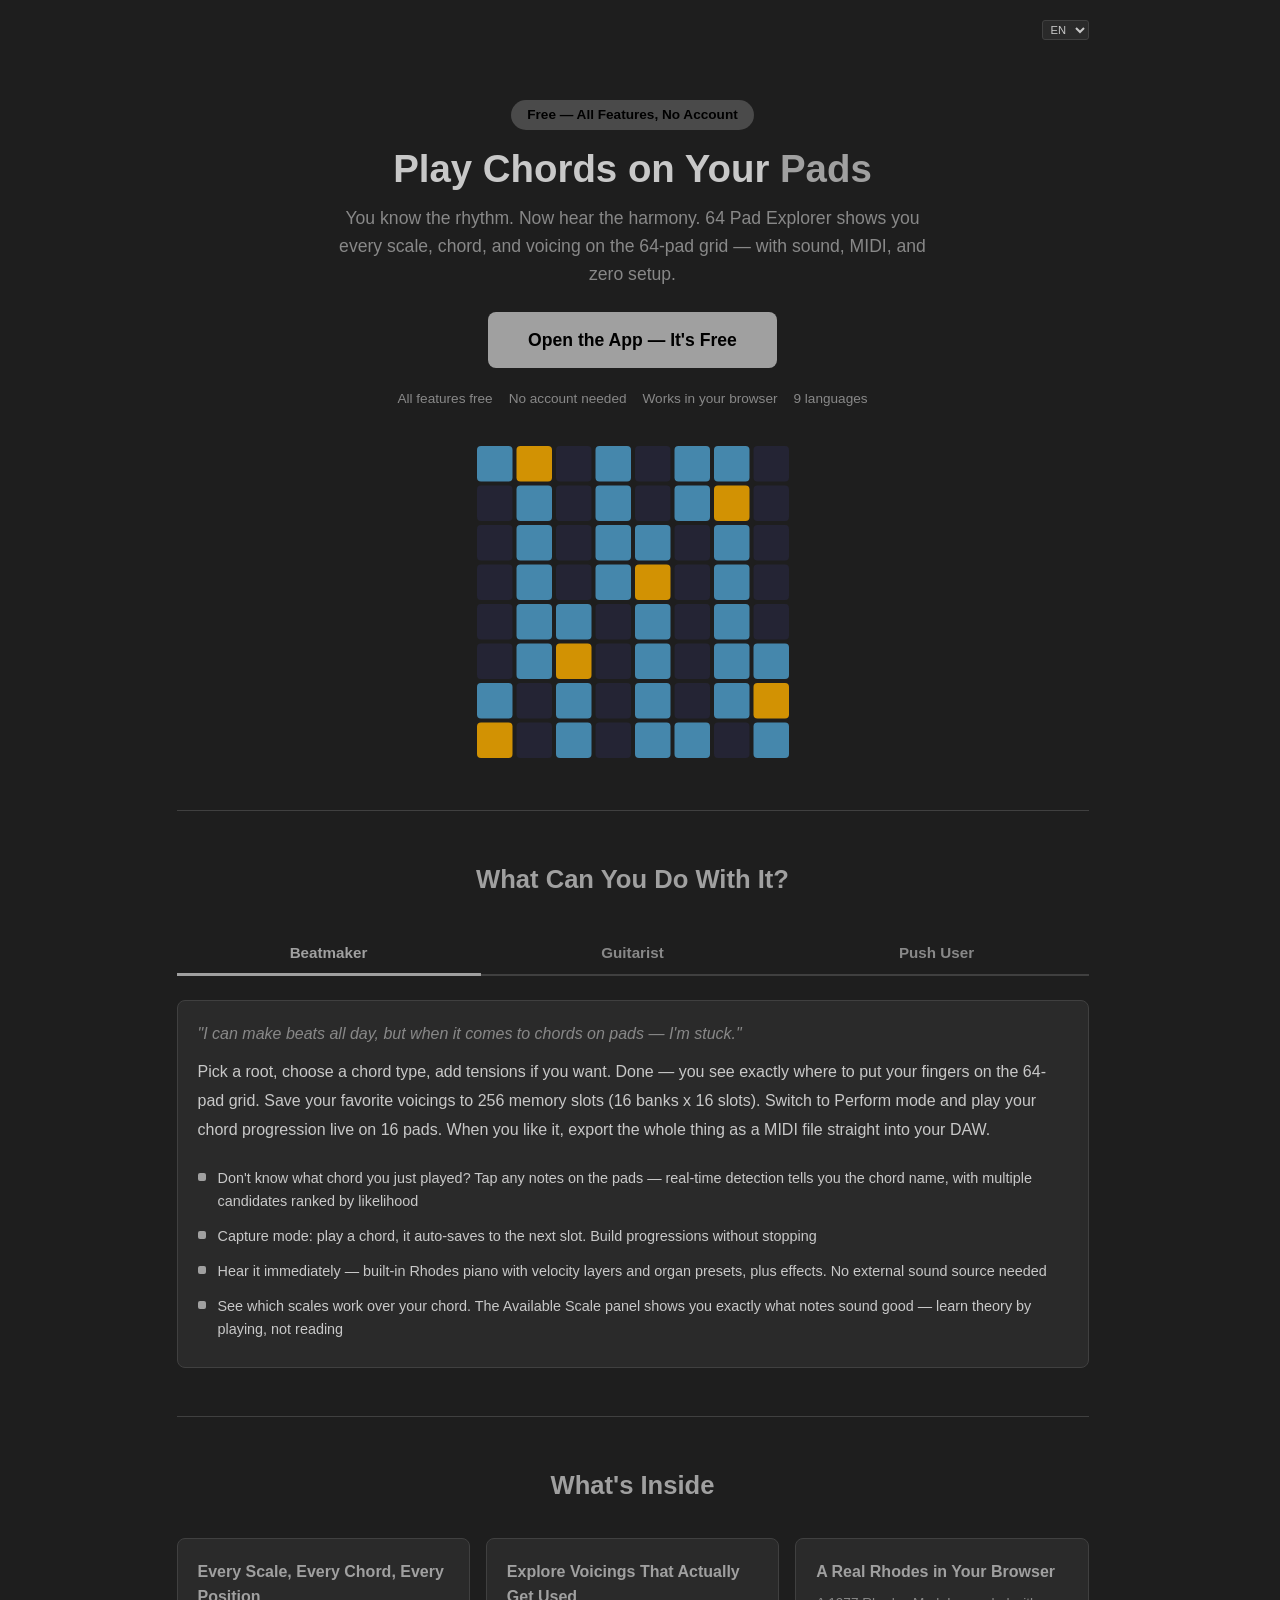
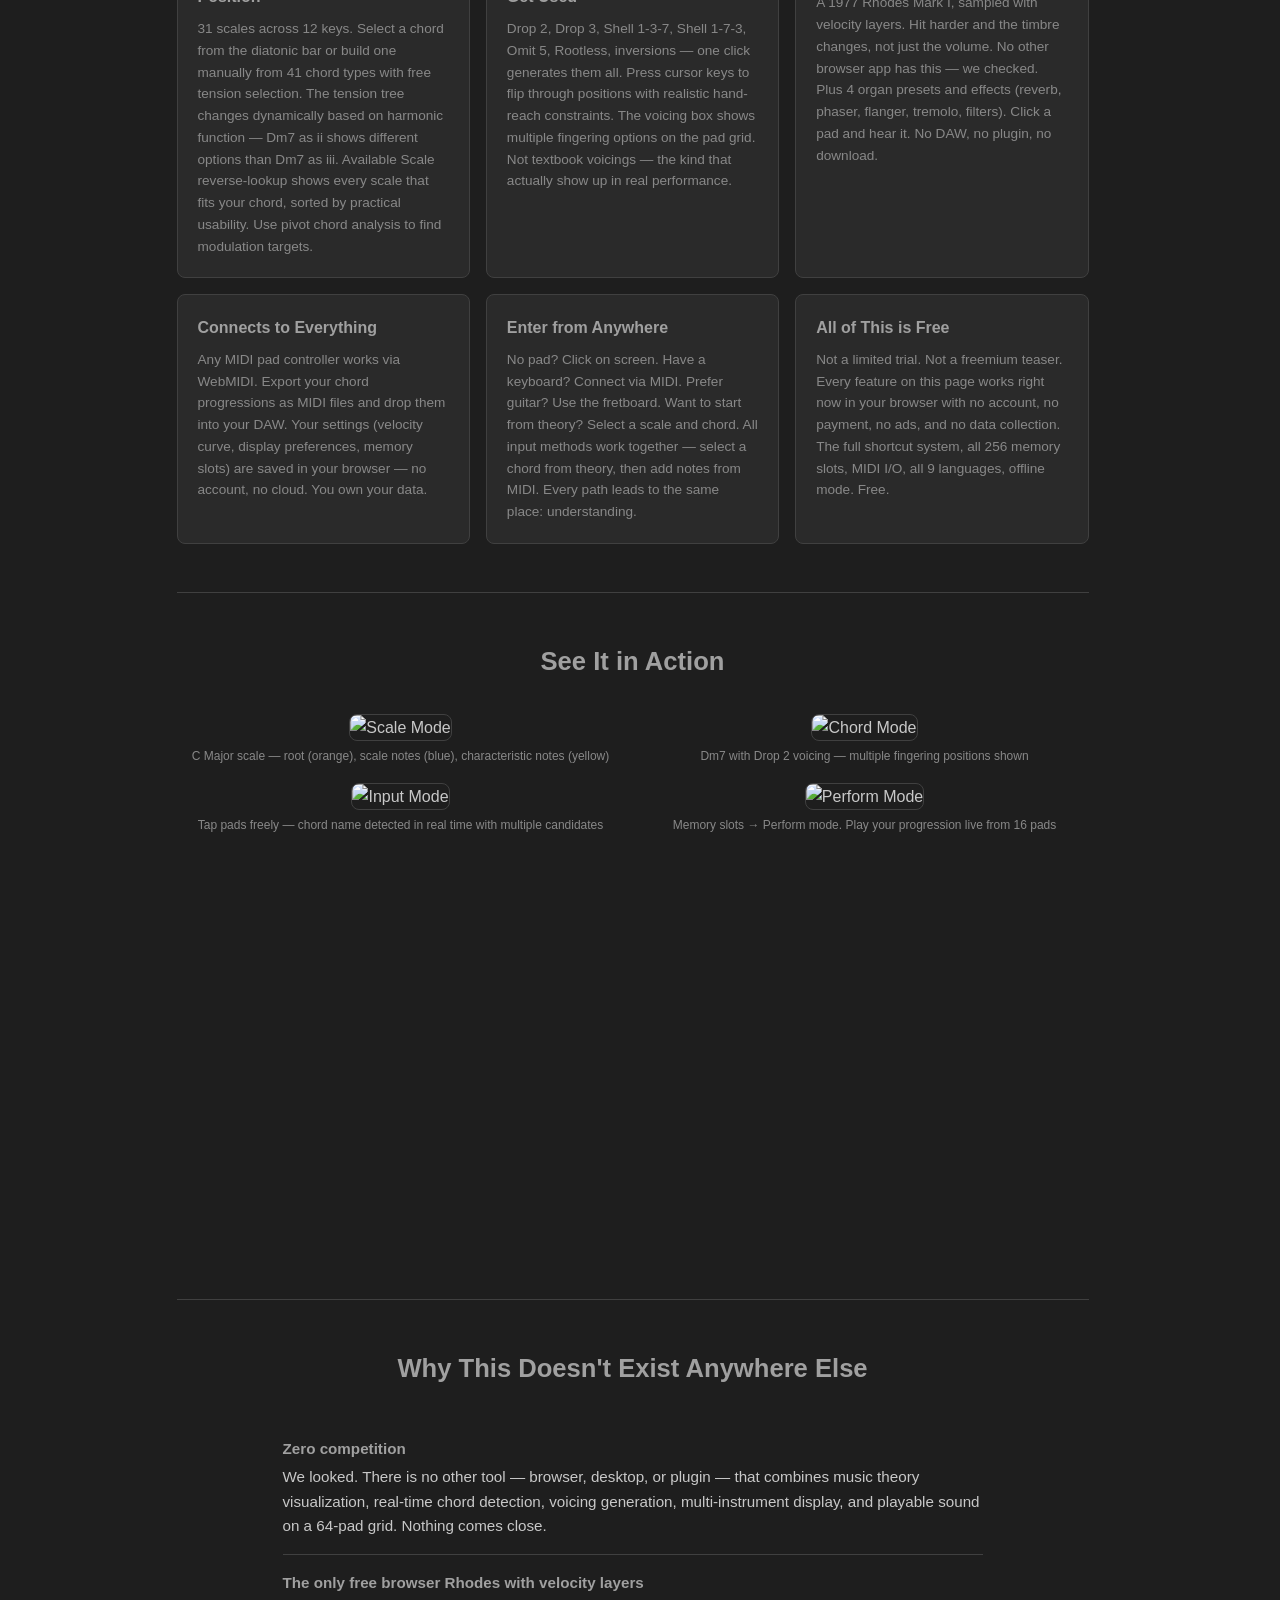
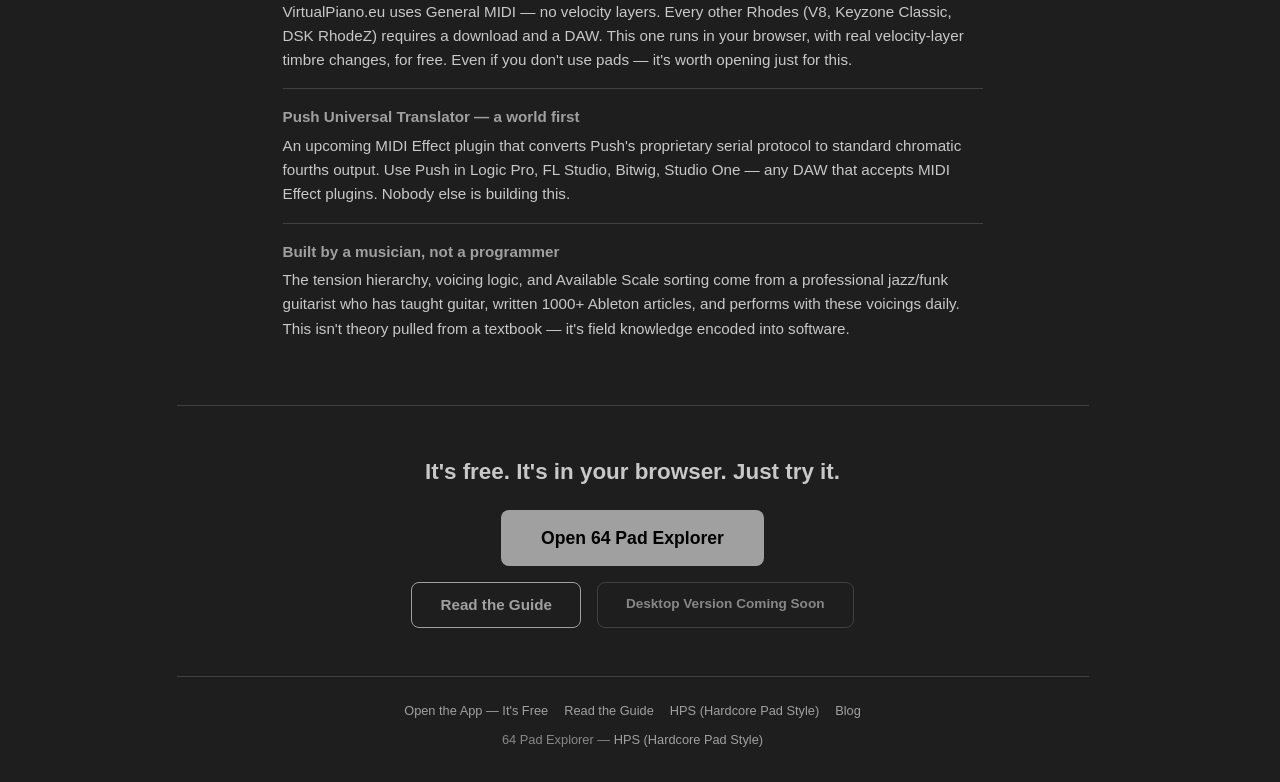
==== commit 466ad489: "feat: outbound-click計測とnote.com/urinamiリンクのUTM整理 - note.com/urinami/membership への旧リンクを note.com/urin" ====
--- a/landing/index.html
+++ b/landing/index.html
@@ -78,6 +78,19 @@
   gtag('js', new Date());
   gtag('config', 'G-ZWTBLDWP7P');
 </script>
+<script>
+document.addEventListener('click', function(e) {
+  var link = e.target.closest('a[href]');
+  if (!link) return;
+  var url = link.href;
+  if (url.indexOf('note.com/urinami') === -1 || typeof gtag !== 'function') return;
+  gtag('event', 'outbound_click', {
+    link_url: url,
+    link_text: (link.textContent || '').trim().slice(0, 50),
+    link_destination: 'hps-note-profile'
+  });
+});
+</script>
 
 <link rel="stylesheet" href="../style.css?v=3.7.0">
 <link rel="stylesheet" href="landing.css?v=1.0.0">
@@ -296,10 +309,10 @@
   <div class="footer-links">
     <a href="../" data-i18n="landing.hero_cta">Try It Free</a>
     <a href="../guide.html" data-i18n="landing.cta_guide">Read the Guide</a>
-    <a href="https://note.com/urinami/membership" data-i18n="landing.footer_hps">HPS (Hardcore Pad Style)</a>
+    <a href="https://note.com/urinami?utm_source=64pad-landing&utm_medium=landing&utm_campaign=note-profile" data-i18n="landing.footer_hps">HPS (Hardcore Pad Style)</a>
     <a href="https://murinaikurashi.com/" data-i18n="landing.footer_blog">Blog</a>
   </div>
-  <p>64 Pad Explorer — <a href="https://note.com/urinami/membership">HPS (Hardcore Pad Style)</a></p>
+  <p>64 Pad Explorer — <a href="https://note.com/urinami?utm_source=64pad-landing&utm_medium=landing&utm_campaign=note-profile">HPS (Hardcore Pad Style)</a></p>
 </footer>
 
 </div>
--- a/style.css
+++ b/style.css
@@ -1,9 +1,9 @@
 :root {
-  --bg: #1a1a1a;
-  --surface: #262626;
-  --panel-bg: #2a2a2a;
-  --pad-off: #2e2e2e;
-  --pad-scale: #56B4E9;
+  --bg: #1e1e1e;
+  --surface: #2a2a2a;
+  --panel-bg: #2d2d2d;
+  --pad-off: #333333;
+  --pad-scale: #3f7aa6;
   --pad-root: #E69F00;
   --pad-chord: #56B4E9;
   --pad-char: #F0E442;
@@ -16,17 +16,23 @@
   --pad-overlay-char: rgba(240, 228, 66, 0.3);
   --pad-overlay-hi: rgba(86, 180, 233, 0.7);
   --pad-overlay-char-hi: rgba(240, 228, 66, 0.7);
-  --text: #e8e8e8;
-  --text-muted: #b0b0b0;
-  --accent: #c0c0c0;
+  /* Basic-form / chord single-colour scheme: chord = neutral (not the blue scale colour),
+     scale background = opaque blue, scale root (tonic) = --pad-root orange. Used in both the
+     basic-form view and the all-positions overview so the chord colour stays consistent. */
+  --pad-basic-chord: #a3a3a3;
+  --pad-basic-scale: #3f7aa6;
+  --text: #c8c8c8;
+  --text-muted: #888888;
+  --accent: #a0a0a0;
   --border: #404040;
-  --step-green: #7cb342;
+  --step-green: #4a4a4a;
   --font-mono: 'M PLUS 1 Code', 'Courier New', monospace;
   --font-ui: -apple-system, BlinkMacSystemFont, 'Segoe UI', sans-serif;
 }
 * { margin: 0; padding: 0; box-sizing: border-box; }
+html { scrollbar-gutter: stable; }
 body {
-  font-family: var(--font-mono);
+  font-family: var(--font-ui);
   background: var(--bg);
   color: var(--text);
   min-height: 100vh;
@@ -71,14 +77,22 @@
 .help-btn.tut-pulse {
   border-color: var(--accent);
   color: var(--accent);
-  animation: tut-btn-pulse 2s ease-in-out infinite;
+  animation: tut-btn-pulse 1.6s ease-in-out infinite;
 }
 .help-btn.tut-pulse::after {
   content: none;
 }
+/* Stronger pulse so it is clearly noticeable as an invitation to do tutorials
+   (うりなみさん 2026-05-30: 控えめだと「光っただけ」に見える)。 */
 @keyframes tut-btn-pulse {
-  0%, 100% { box-shadow: 0 0 0 0 rgba(74,158,255,0.4); }
-  50% { box-shadow: 0 0 8px 2px rgba(74,158,255,0.6); }
+  0%, 100% {
+    box-shadow: 0 0 4px 1px rgba(160,160,160,0.5);
+    transform: scale(1);
+  }
+  50% {
+    box-shadow: 0 0 22px 7px rgba(160,160,160,1.0);
+    transform: scale(1.06);
+  }
 }
 @keyframes tut-label-fade {
   0%, 100% { opacity: 0.7; }
@@ -96,6 +110,53 @@
 }
 .header-links a:hover { color: var(--accent); }
 .link-sep { color: var(--border); margin: 0 4px; }
+html.desktop-mode .desktop-hide { display: none !important; }
+
+/* === Header Row (center header + right-aligned info bar) === */
+.header-row {
+  position: relative;
+  display: grid;
+  grid-template-columns: 564px 470px minmax(280px, 1fr);
+  gap: 6px;
+  margin-bottom: 4px;
+}
+.header-block {
+  grid-column: 2;
+  text-align: center;
+}
+.header-block .header-bar {
+  margin-bottom: 0;
+}
+
+/* === Info Bar (right block, aligned to right panel) === */
+.info-bar {
+  grid-column: 3;
+  min-width: 0;
+  max-width: 100%;
+  font-size: 0.65rem;
+  color: var(--text);
+  opacity: 0.86;
+  padding: 4px 8px;
+  overflow: hidden;
+  text-overflow: ellipsis;
+  white-space: nowrap;
+  display: flex;
+  align-items: flex-start;
+  justify-content: flex-start;
+  pointer-events: none;
+}
+
+@media (min-width: 1400px) {
+  html.desktop-mode .header-row {
+    grid-template-columns: clamp(580px, 34vw, 660px) calc(clamp(460px, 27vw, 540px) + 30px) minmax(320px, 1fr);
+  }
+}
+
+@media (min-width: 1600px) {
+  body:not(.pane-view-single) .header-row {
+    grid-template-columns: clamp(580px, 34vw, 660px) calc(clamp(460px, 27vw, 540px) + 30px) minmax(320px, 1fr);
+  }
+}
 
 /* === Help Modal === */
 .help-overlay {
@@ -152,17 +213,126 @@
   vertical-align: middle;
   margin-right: 4px;
 }
+.view-setup-modal {
+  width: min(420px, calc(100vw - 28px));
+  /* フラットな行リスト。チュートリアルをやり直す / 閉じる も同じ行リストの一員。
+     .help-modal の max-height:80vh + overflow-y:auto を継承するので行数が画面を超えても
+     スクロールできる。Push ジョグで reset/close 行へ到達すると setViewSetupFocusField の
+     scrollIntoView が自動でその行を可視位置に送る (うりなみさん 2026-05-30)。 */
+}
+.view-setup-row {
+  display: grid;
+  grid-template-columns: 82px 1fr;
+  align-items: center;
+  gap: 10px;
+  margin: 10px 0;
+}
+.view-setup-row label {
+  color: var(--text-muted);
+  font-size: 0.78rem;
+  font-weight: 700;
+}
+.view-setup-row select,
+.view-setup-row button {
+  width: 100%;
+  padding: 6px 8px;
+  background: var(--bg);
+  color: var(--text);
+  border: 1px solid var(--border);
+  border-radius: 6px;
+  font-size: 0.82rem;
+}
+.view-setup-row button {
+  cursor: pointer;
+}
+body[data-view-setup-field="focus"] .view-setup-row[data-view-setup-field="focus"] label,
+body[data-view-setup-field="layout"] .view-setup-row[data-view-setup-field="layout"] label,
+body[data-view-setup-field="c-fixed"] .view-setup-row[data-view-setup-field="c-fixed"] label,
+body[data-view-setup-field="color-coding"] .view-setup-row[data-view-setup-field="color-coding"] label,
+body[data-view-setup-field="color-root"] .view-setup-row[data-view-setup-field="color-root"] label,
+body[data-view-setup-field="color-scale"] .view-setup-row[data-view-setup-field="color-scale"] label,
+body[data-view-setup-field="color-pressed"] .view-setup-row[data-view-setup-field="color-pressed"] label,
+body[data-view-setup-field="color-memory"] .view-setup-row[data-view-setup-field="color-memory"] label,
+body[data-view-setup-field="color-perform"] .view-setup-row[data-view-setup-field="color-perform"] label,
+body[data-view-setup-field="tips"] .view-setup-row[data-view-setup-field="tips"] label,
+body[data-view-setup-field="badges"] .view-setup-row[data-view-setup-field="badges"] label,
+body[data-view-setup-field="reset"] .view-setup-row[data-view-setup-field="reset"] label,
+body[data-view-setup-field="close"] .view-setup-row[data-view-setup-field="close"] label {
+  color: var(--accent);
+}
+body[data-view-setup-field="focus"] .view-setup-row[data-view-setup-field="focus"] select,
+body[data-view-setup-field="layout"] .view-setup-row[data-view-setup-field="layout"] select,
+body[data-view-setup-field="c-fixed"] .view-setup-row[data-view-setup-field="c-fixed"] input,
+body[data-view-setup-field="color-coding"] .view-setup-row[data-view-setup-field="color-coding"] input,
+body[data-view-setup-field="color-root"] .view-setup-row[data-view-setup-field="color-root"] button,
+body[data-view-setup-field="color-scale"] .view-setup-row[data-view-setup-field="color-scale"] button,
+body[data-view-setup-field="color-pressed"] .view-setup-row[data-view-setup-field="color-pressed"] button,
+body[data-view-setup-field="color-memory"] .view-setup-row[data-view-setup-field="color-memory"] button,
+body[data-view-setup-field="color-perform"] .view-setup-row[data-view-setup-field="color-perform"] button,
+body[data-view-setup-field="tips"] .view-setup-row[data-view-setup-field="tips"] input,
+body[data-view-setup-field="badges"] .view-setup-row[data-view-setup-field="badges"] input,
+body[data-view-setup-field="reset"] .view-setup-row[data-view-setup-field="reset"] button,
+body[data-view-setup-field="close"] .view-setup-row[data-view-setup-field="close"] button {
+  outline: 2px solid var(--accent);
+  outline-offset: 2px;
+}
+/* Perform ボタン列「再生時に同一音を表示」トグル: active = 同一音表示 ON */
+#btn-perform-same-notes {
+  background: var(--bg);
+  color: var(--text);
+  border: 1px solid var(--border);
+}
+#btn-perform-same-notes.active {
+  background: var(--accent);
+  color: #000;
+  border-color: var(--accent);
+}
+.push-color-pick-modal {
+  width: min(460px, calc(100vw - 28px));
+}
+.push-color-pick-target {
+  color: var(--accent);
+  font-size: 1rem;
+  font-weight: 800;
+  margin: 6px 0 2px;
+}
+.push-color-pick-page {
+  color: var(--text-muted);
+  font-size: 0.78rem;
+  font-weight: 700;
+  margin-bottom: 12px;
+}
+.push-color-pick-instruction {
+  border: 1px solid var(--border);
+  border-radius: 6px;
+  background: var(--surface-2);
+  color: var(--text);
+  font-size: 0.9rem;
+  font-weight: 800;
+  padding: 12px;
+}
 
 /* === Layout === */
 .app-layout {
   display: flex;
   gap: 6px;
-  justify-content: center;
+  justify-content: flex-start;
   align-items: flex-start;
 }
-.pad-area { flex-shrink: 0; }
+.pad-area {
+  flex: 0 0 564px;
+  width: 564px;
+  max-width: 564px;
+}
 .pad-area svg { touch-action: none; }
 .pad-area svg .pad { cursor: pointer; }
+#midi-detect {
+  height: 96px;
+  max-width: 100%;
+  overflow-x: hidden;
+  overflow-y: auto;
+  overflow-wrap: anywhere;
+}
 .landscape-play-overlay { display: none; }
 .landscape-play-overlay svg { touch-action: none; }
 .control-panel {
@@ -172,11 +342,65 @@
   padding: 14px;
   border: 1px solid var(--border);
 }
+body.pane-view-single .app-layout {
+  justify-content: center;
+}
+body.pane-view-single .control-panel {
+  width: min(640px, calc(100vw - 32px));
+}
+body.pane-view-single .pad-area {
+  flex: 0 1 min(760px, calc(100vw - 32px));
+  width: min(760px, calc(100vw - 32px));
+  max-width: min(760px, calc(100vw - 32px));
+}
+body.pane-view-single #staff-ep-panel {
+  width: min(640px, calc(100vw - 32px));
+}
+
+@media (min-width: 1400px) {
+  html.desktop-mode .pad-area {
+    flex: 0 0 clamp(580px, 34vw, 660px);
+    width: clamp(580px, 34vw, 660px);
+    max-width: clamp(580px, 34vw, 660px);
+  }
+  html.desktop-mode .pad-area #pad-grid {
+    width: 100%;
+    height: auto;
+    display: block;
+  }
+  html.desktop-mode .control-panel {
+    width: clamp(460px, 27vw, 540px);
+  }
+  html.desktop-mode #staff-ep-panel {
+    flex: 1 1 320px;
+    min-width: 320px !important;
+  }
+}
+
+@media (min-width: 1600px) {
+  body:not(.pane-view-single) .pad-area {
+    flex: 0 0 clamp(580px, 34vw, 660px);
+    width: clamp(580px, 34vw, 660px);
+    max-width: clamp(580px, 34vw, 660px);
+  }
+  body:not(.pane-view-single) .pad-area #pad-grid {
+    width: 100%;
+    height: auto;
+    display: block;
+  }
+  body:not(.pane-view-single) .control-panel {
+    width: clamp(460px, 27vw, 540px);
+  }
+  body:not(.pane-view-single) #staff-ep-panel {
+    flex: 1 1 320px;
+    min-width: 320px !important;
+  }
+}
 
 /* === Instrument Toggle === */
 .inst-toggle {
-  font-size: 0.65rem;
-  padding: 2px 10px;
+  font-size: 0.75rem;
+  padding: 2px 14px;
   background: var(--surface);
   color: var(--text-muted);
   border: 1px solid var(--border);
@@ -194,6 +418,7 @@
 .mode-toggle { display: flex; gap: 4px; margin-bottom: 10px; }
 .mode-btn {
   flex: 1;
+  min-width: 0;
   padding: 7px 0;
   font-size: 0.85rem;
   font-weight: 600;
@@ -205,7 +430,7 @@
   text-align: center;
   position: relative;
 }
-.mode-btn:hover { background: #383838; }
+.mode-btn:hover { background: #3a3a3a; }
 .mode-btn.active { background: var(--accent); color: #000; border-color: var(--accent); }
 .mode-btn.active .kbd-hint { color: rgba(0,0,0,0.35); }
 
@@ -221,16 +446,48 @@
   position: relative;
   flex-shrink: 0;
 }
-.play-btn:hover { background: #383838; }
+.play-btn:hover { background: #3a3a3a; }
 
 /* === Key Buttons (Scale mode) === */
+.key-label { font-size: 0.65rem; color: var(--text-muted); margin-bottom: 2px; }
+.key-rows { margin-bottom: 6px; }
+.key-row { display: flex; align-items: center; gap: 4px; margin-bottom: 2px; }
+.key-row-label { display: none; }
+.key-row-btns { display: flex; gap: 2px; flex: 1; }
+.chord-key-row { position: relative; margin-bottom: 4px; }
+.chord-key-btn {
+  background: var(--surface); color: var(--text); border: 1px solid var(--border);
+  border-radius: 4px; padding: 4px 12px; font-size: 0.8rem; font-weight: 600;
+  cursor: pointer;
+}
+.chord-key-btn.active { background: var(--accent); color: #000; border-color: var(--accent); }
+.chord-key-btn:hover { border-color: var(--accent); }
+.chord-key-change {
+  background: none; border: 1px solid var(--border); color: var(--text-muted);
+  border-radius: 4px; padding: 2px 8px; font-size: 0.7rem; cursor: pointer;
+}
+.chord-key-change:hover { border-color: var(--accent); }
+.chord-key-hint { font-size: 0.7rem; color: var(--text-muted); margin-left: 6px; }
+.chord-key-picker {
+  display: flex; flex-wrap: wrap; gap: 3px; margin-top: 4px;
+  background: var(--panel-bg); border: 1px solid var(--border); border-radius: 6px;
+  padding: 6px;
+}
+.chord-key-picker button {
+  flex: 1 1 calc(16.66% - 3px); min-width: 0;
+  height: 30px; background: var(--surface); color: var(--text); border: 1px solid var(--border);
+  border-radius: 4px; font-size: 0.75rem; font-weight: 600; cursor: pointer;
+  display: flex; align-items: center; justify-content: center;
+}
+.chord-key-picker button:hover { background: #3a3a3a; border-color: var(--accent); }
+.chord-key-picker button.selected { background: var(--pad-root); color: #000; }
 .key-buttons { display: flex; gap: 3px; flex-wrap: wrap; margin-bottom: 10px; }
 .key-btn {
   width: 34px; height: 28px; font-size: 0.7rem; font-weight: 600;
   border-radius: 4px; display: flex; align-items: center; justify-content: center;
   background: var(--surface); color: var(--text); border: 1px solid var(--border); cursor: pointer;
 }
-.key-btn:hover { background: #383838; }
+.key-btn:hover { background: #3a3a3a; }
 .key-btn.active { background: var(--pad-root); color: #000; border-color: var(--pad-root); }
 .key-btn.black-key { background: #111; }
 .key-buttons.disabled .key-btn { opacity: 0.3; cursor: default; }
@@ -258,7 +515,7 @@
   background: var(--accent); color: #000;
   border-bottom: 3px solid #fff;
 }
-.diatonic-btn .dia-num { position: absolute; top: 1px; left: 3px; font-size: 0.55rem; color: #e55; font-weight: 700; line-height: 1; }
+.diatonic-btn .dia-num { position: absolute; top: 1px; left: 3px; font-size: 0.55rem; color: var(--text-muted); opacity: 0.5; font-weight: 700; line-height: 1; }
 .diatonic-btn.active .dia-num { color: rgba(0,0,0,0.5); }
 .diatonic-btn .degree { font-size: 0.6rem; color: var(--text-muted); }
 .diatonic-btn.active .degree { color: rgba(0,0,0,0.6); }
@@ -280,6 +537,38 @@
   border-color: var(--accent);
 }
 .diatonic-toggle-btn:hover:not(.active) { border-color: var(--accent); color: var(--text); }
+
+/* Diatonic extension toggles + bars */
+.diatonic-ext-toggles { display: flex; gap: 4px; margin: 4px 0 2px; }
+.diatonic-ext-toggle {
+  padding: 3px 8px; font-size: 0.65rem; font-weight: 700;
+  background: var(--surface); color: var(--text-muted);
+  border: 1px solid var(--border); border-radius: 4px; cursor: pointer;
+}
+.diatonic-ext-toggle.active { background: var(--accent); color: #000; border-color: var(--accent); }
+.diatonic-ext-toggle:hover:not(.active) { border-color: var(--accent); color: var(--text); }
+#diatonic-ext {
+  min-height: 42px;
+}
+.diatonic-ext-bar { display: flex; gap: 3px; margin: 2px 0; align-items: stretch; }
+.diatonic-ext-bar .ext-label {
+  min-width: 28px; display: flex; align-items: center; justify-content: center;
+  font-size: 0.6rem; font-weight: 700; color: var(--text-muted);
+  background: var(--surface); border: 1px solid var(--border); border-radius: 4px;
+}
+.diatonic-ext-bar.current .ext-label { background: var(--accent); color: #000; border-color: var(--accent); }
+.diatonic-ext-bar .diatonic-btn { opacity: 0.75; }
+.diatonic-ext-bar.current .diatonic-btn { opacity: 1; }
+.diatonic-ext-bar .diatonic-btn.secdom-empty {
+  background: transparent; border-color: transparent; cursor: default; opacity: 0.3;
+}
+/* T/SD/D harmonic function coloring (same palette as Circle of Fifths) */
+.diatonic-btn.fn-tonic { background: rgba(160,128,96,0.25); border-bottom: 3px solid #a08060; }
+.diatonic-btn.fn-subdominant { background: rgba(88,136,152,0.25); border-bottom: 3px solid #588898; }
+.diatonic-btn.fn-dominant { background: rgba(136,104,120,0.25); border-bottom: 3px solid #886878; }
+.diatonic-btn.fn-tonic.active { background: #a08060; border-bottom: 3px solid #fff; }
+.diatonic-btn.fn-subdominant.active { background: #588898; border-bottom: 3px solid #fff; }
+.diatonic-btn.fn-dominant.active { background: #886878; border-bottom: 3px solid #fff; }
 
 /* === Text Chord Input === */
 .text-chord-container { position: relative; margin-bottom: 8px; }
@@ -313,29 +602,149 @@
   background: #0d1520; border-radius: 8px; padding: 8px 12px; margin-bottom: 8px;
   min-height: 52px;
 }
+.chord-display.has-engine-tabs {
+  align-items: stretch;
+  min-height: 108px;
+}
 .chord-name-wrap { display: flex; flex-direction: column; flex: 1; min-width: 0; }
-.chord-name { font-size: 1.8rem; font-weight: 700; font-family: var(--font-ui); }
-.chord-voicing-info { font-size: 0.7rem; color: var(--accent); opacity: 0.85; white-space: nowrap; line-height: 1; }
+.chord-display.has-engine-tabs .chord-name-wrap {
+  --engine-read-width: 316px;
+  display: grid;
+  grid-template-rows: 40px 40px 41px;
+  justify-content: stretch;
+  align-items: center;
+  padding-top: 0;
+  text-align: center;
+}
+.chord-engine-tabs {
+  display: flex; gap: 6px; align-items: center; justify-content: flex-start;
+  width: min(100%, var(--engine-read-width, 100%)); margin: 0 auto;
+}
+.hps-engine-anchor { position: absolute; width: 1px; height: 1px; opacity: 0; pointer-events: none; }
+.chord-engine-tab {
+  appearance: none; border: 1px solid var(--border); background: var(--surface); color: var(--text);
+  min-width: 72px; padding: 5px 10px; border-radius: 6px;
+  font-size: 0.8rem; font-weight: 800; line-height: 1;
+  letter-spacing: 0; text-transform: uppercase; cursor: pointer; opacity: 0.76;
+}
+.chord-engine-tab:hover { opacity: 1; color: #fff; border-color: var(--accent); }
+.chord-engine-tab.active { opacity: 1; color: #fff; background: #666; border-color: #888; box-shadow: 0 0 4px rgba(255,255,255,0.15); }
+.chord-engine-tab:disabled { cursor: default; opacity: 0.24; color: var(--text-muted); border-color: var(--border); background: transparent; }
+.chord-engine-nav { display: flex; gap: 6px; align-items: center; margin-top: 4px; }
+.chord-display.has-engine-tabs .chord-engine-nav {
+  justify-content: center;
+  width: 100%;
+}
+.chord-engine-nav-btn {
+  position: relative;
+  width: 30px; height: 24px; border-radius: 5px; border: 1px solid var(--border);
+  background: var(--surface); color: var(--text); cursor: pointer;
+  font-size: 0.8rem; font-weight: 700; line-height: 1;
+}
+.chord-engine-nav-btn:hover { border-color: var(--accent); background: #3a3a3a; }
+.chord-engine-counter { min-width: 42px; font-size: 0.75rem; font-weight: 800; color: var(--text); text-align: center; }
+.chord-title-row {
+  display: flex; align-items: baseline; justify-content: flex-start; gap: 6px;
+  min-width: 0; min-height: 34px;
+}
+.chord-display.has-engine-tabs .chord-title-row {
+  align-self: center;
+  justify-content: flex-start;
+  width: min(100%, var(--engine-read-width, 100%));
+  min-height: 0;
+  margin: 0 auto;
+}
+.chord-name {
+  font-size: 1.8rem; font-weight: 700; font-family: var(--font-ui);
+  min-width: 0; overflow: hidden; text-overflow: ellipsis; white-space: nowrap;
+}
+.chord-voicing-info {
+  display: block; min-height: 0.9rem;
+  font-size: 0.7rem; color: var(--accent); opacity: 0.9;
+  white-space: normal; line-height: 1.25; overflow-wrap: anywhere;
+}
+.chord-display.has-engine-tabs .chord-voicing-info {
+  align-self: center;
+  width: min(100%, var(--engine-read-width, 100%));
+  text-align: left;
+  white-space: pre-line;
+  line-height: 1.15;
+  margin: 0 auto;
+}
+.chord-display.engine-guitar-active .builder-nav button[onclick^="builderClear"],
+.chord-display.engine-guitar-active .builder-nav .builder-play-btn {
+  display: none;
+}
+.chord-engine-detail {
+  margin: -4px 0 8px; padding: 5px 8px 7px;
+  border: 1px solid var(--border); border-radius: 7px;
+  background: rgba(0,0,0,0.18);
+}
+.chord-engine-detail-text {
+  font-size: 0.67rem; color: var(--text-muted);
+  line-height: 1.25; overflow-wrap: anywhere; margin-bottom: 5px;
+}
+.chord-engine-filter-row { display: flex; gap: 4px; flex-wrap: wrap; align-items: center; }
+.chord-engine-filter-row button {
+  font-size: 0.6rem; padding: 2px 6px; border-radius: 4px;
+  cursor: pointer; border: 1px solid var(--accent, #f80);
+  background: var(--surface); color: var(--text); font-weight: 700;
+}
+.chord-engine-filter-row button.active {
+  background: var(--accent, #f80); color: #000;
+}
+.guitar-engine-controls {
+  display: flex; flex-direction: column; gap: 5px; width: 100%;
+}
+.guitar-engine-group-row {
+  display: flex; gap: 3px; align-items: center; justify-content: center;
+  flex-wrap: nowrap; overflow-x: auto; padding-bottom: 1px;
+}
+.guitar-engine-group-row button {
+  flex: 0 0 auto;
+  font-size: 0.56rem;
+  padding: 2px 5px;
+  white-space: nowrap;
+}
+.guitar-engine-nav-row {
+  display: flex; gap: 8px; align-items: center; justify-content: center; flex-wrap: nowrap;
+}
+.guitar-engine-preset {
+  font-size: 0.62rem; padding: 2px 6px;
+  background: var(--surface); color: var(--text);
+  border: 1px solid var(--border); border-radius: 4px;
+  cursor: pointer; max-width: 118px;
+}
+.guitar-engine-group-label {
+  min-width: 46px; height: 24px;
+  display: inline-flex; align-items: center; justify-content: center;
+  font-size: 0.72rem; font-weight: 800; color: var(--text);
+}
 .chord-slash {
-  font-size: 1.5rem; color: var(--text-muted); padding: 0 4px;
-  cursor: pointer; border-right: 1px solid var(--border); padding-right: 8px;
+  font-size: 1.5rem; color: var(--text-muted); padding: 0 2px;
+  cursor: pointer; min-width: 16px; text-align: center; line-height: 1;
 }
 .chord-slash:hover { color: var(--accent); }
-.chord-bass { font-size: 1.2rem; font-weight: 600; min-width: 24px; }
+.chord-bass { font-size: 1.2rem; font-weight: 600; min-width: 0; }
+.chord-bass:empty { display: none; }
 .builder-nav { display: flex; flex-direction: column; gap: 3px; margin-left: auto; }
+.chord-display.has-engine-tabs .builder-nav { align-self: flex-start; }
 .builder-nav button {
   padding: 6px 18px 14px; font-size: 0.8rem; border-radius: 4px;
   background: var(--surface); color: var(--text); border: 1px solid var(--border); cursor: pointer;
   position: relative; font-weight: 600;
 }
-.builder-nav button:hover { background: #383838; }
+.builder-nav button:hover { background: #3a3a3a; }
 .builder-nav button:disabled { opacity: 0.3; cursor: default; }
+.builder-nav .builder-play-btn {
+  min-width: 86px;
+}
 
 .step-label {
-  background: var(--step-green); color: #000; font-weight: 700; font-size: 0.8rem;
+  background: var(--step-green); color: var(--text); font-weight: 700; font-size: 0.8rem;
   text-align: center; padding: 4px 0; border-radius: 4px; margin-bottom: 8px;
 }
-.step-container { min-height: 340px; }
+/* step-container removed: Root+Quality always visible, Tension toggles */
 
 /* === Piano Keyboard (Step 1) === */
 .piano-wrap { position: relative; height: 130px; margin-bottom: 4px; user-select: none; }
@@ -365,24 +774,48 @@
 .piano-black-key:hover { background: #444; }
 .piano-black-key.selected { background: #4466aa; }
 
-/* === Quality Grid (Step 2) === */
+.builder-section-label {
+  background: var(--step-green); color: var(--text); font-weight: 700; font-size: 0.7rem;
+  text-align: center; padding: 2px 0; border-radius: 3px; margin: 2px 0;
+}
+
+
+/* === Root Grid (Chord Builder) === */
+.root-grid {
+  display: flex; flex-wrap: nowrap; gap: 2px; margin-bottom: 4px;
+}
+.root-btn {
+  flex: 1 1 0; min-width: 0;
+  height: 28px; background: var(--surface); color: var(--text); border: 1px solid var(--border);
+  border-radius: 4px; font-size: 0.7rem; font-weight: 600; cursor: pointer;
+  display: flex; align-items: center; justify-content: center;
+}
+.root-btn:hover { background: #3a3a3a; border-color: var(--accent); }
+.root-btn.selected { background: var(--accent); color: #000; }
+
+/* === Quality Grid === */
 .quality-grid {
   display: grid; grid-template-columns: repeat(3, 1fr); gap: 4px;
 }
 .quality-btn {
-  height: 46px; background: var(--surface); color: var(--text); border: 1px solid var(--border);
-  border-radius: 6px; font-size: 1.0rem; font-weight: 600; cursor: pointer;
+  min-height: 30px;
+  background: var(--surface); color: var(--text); border: 1px solid var(--border);
+  border-radius: 6px; font-size: 1rem; font-weight: 600; cursor: pointer;
   display: flex; align-items: center; justify-content: center;
 }
-.quality-btn:hover { background: #383838; border-color: var(--accent); }
+.quality-btn:hover { background: #3a3a3a; border-color: var(--accent); }
 .quality-btn.selected { background: var(--accent); color: #000; }
 .quality-btn.empty { visibility: hidden; }
 
-/* === Tension Grid (Step 3) === */
+/* === Quality/Tension shared container (match Quality grid height) === */
+.builder-step-container {
+  min-height: 151px;
+}
+
+/* === Tension Grid (Flat flow layout) === */
 .tension-grid {
-  display: grid; grid-template-columns: repeat(7, 1fr); gap: 3px;
-}
-.tension-grid.wide { grid-template-columns: repeat(8, 1fr); }
+  display: flex; flex-wrap: wrap; gap: 3px;
+}
 .tension-btn {
   min-height: 34px; padding: 2px 1px;
   background: var(--surface); color: var(--text); border: 1px solid var(--border);
@@ -390,11 +823,12 @@
   display: flex; align-items: center; justify-content: center; text-align: center;
   line-height: 1.2; white-space: pre-line;
 }
-.tension-btn:hover { background: #383838; border-color: var(--accent); }
+.tension-btn:hover { background: #3a3a3a; border-color: var(--accent); }
 .tension-btn.selected { background: var(--pad-chord); color: #000; border-color: var(--pad-chord); }
-.tension-btn.empty { visibility: hidden; }
-.tension-btn.quality-hidden { visibility: hidden; pointer-events: none; }
-.tension-btn.tension-uncommon { opacity: 0.35; }
+.tension-btn.quality-hidden { display: none; }
+.tension-btn.tension-uncommon { opacity: 0.6; }
+/* Dominant 2-tier: basic tensions stay normal, "possible" ones dim but usable */
+.tension-btn.tension-possible { opacity: 0.6; }
 .voicing-bar.hidden { display: none; }
 .voicing-btn.hidden { display: none; }
 
@@ -405,23 +839,30 @@
 .voicing-bar { display: flex; gap: 4px; margin-top: 8px; padding-top: 8px; border-top: 1px solid var(--border); }
 .voicing-btn {
   flex: 1; padding: 5px 4px; border-radius: 5px; border: 1px solid var(--border);
-  background: var(--surface); color: var(--text-muted); font-size: 0.7rem; font-weight: 600;
+  background: var(--surface); color: var(--text); font-size: 0.7rem; font-weight: 600;
   cursor: pointer; text-align: center; position: relative;
 }
+.voicing-btn:has(.kbd-hint) { padding-top: 14px; }
 .voicing-btn:hover { border-color: var(--accent); }
+#btn-shell-ext1, #btn-shell-ext2 { flex: 0 0 auto; padding: 5px 8px; font-size: 0.6rem; }
 .voicing-btn.active { background: var(--pad-omitted); color: #fff; border-color: var(--pad-omitted); box-shadow: 0 0 6px rgba(85,85,85,0.6); }
 
 /* === TASTY Mode === */
 #tasty-bar { align-items: center; }
 #btn-tasty { flex: 0 0 auto; min-width: 70px; }
-#btn-tasty.active { background: #E69F00; color: #000; border-color: #E69F00; box-shadow: 0 0 6px rgba(230,159,0,0.5); }
-#btn-tasty.active .kbd-hint { color: rgba(0,0,0,0.5); }
-#btn-stock.active { background: #2a9d8f; color: #fff; border-color: #2a9d8f; box-shadow: 0 0 6px rgba(42,157,143,0.5); }
-#btn-stock.active .kbd-hint { color: rgba(255,255,255,0.6); }
-.tasty-counter { font-size: 0.7rem; font-weight: 700; color: #E69F00; white-space: nowrap; min-width: 30px; }
-.tasty-nav-btn { background: none; border: 1px solid var(--text-muted); color: var(--text-muted); border-radius: 4px; padding: 1px 6px; cursor: pointer; font-size: 0.65rem; line-height: 1; }
+#btn-tasty.active { background: #666; color: #fff; border-color: #888; box-shadow: 0 0 4px rgba(255,255,255,0.15); }
+#btn-tasty.active .kbd-hint { color: rgba(255,255,255,0.5); }
+#btn-stock.active { background: #666; color: #fff; border-color: #888; box-shadow: 0 0 4px rgba(255,255,255,0.15); }
+#btn-stock.active .kbd-hint { color: rgba(255,255,255,0.5); }
+.tasty-counter { font-size: 0.7rem; font-weight: 700; color: var(--text); white-space: nowrap; min-width: 30px; }
+.tasty-nav-btn { background: none; border: 1px solid var(--text-muted); color: var(--text-muted); border-radius: 4px; padding: 1px 6px; cursor: pointer; font-size: 0.65rem; line-height: 1; display: inline-flex; align-items: center; justify-content: center; }
 .tasty-nav-btn:hover { background: rgba(255,255,255,0.1); color: #fff; }
-.tasty-info { font-size: 0.65rem; color: var(--text-muted); white-space: nowrap; overflow: hidden; text-overflow: ellipsis; flex: 1; }
+.voicing-btn.tasty-ready { animation: tasty-ready-pulse 3s ease-in-out infinite; }
+@keyframes tasty-ready-pulse { 0%,100% { opacity: 0.65; } 50% { opacity: 1; } }
+.tasty-info {
+  font-size: 0.65rem; color: var(--text-muted);
+  white-space: normal; overflow: visible; line-height: 1.2; flex: 1; min-width: 0;
+}
 
 /* TASTY Degree Badges (near TASTY bar — proximity principle) */
 #tasty-degrees-row { margin-top: 4px; padding: 4px 0; }
@@ -439,7 +880,7 @@
 .tasty-degree--chord { background: var(--pad-chord); color: #000; }
 .tasty-degree--tension { background: var(--pad-tension); color: #fff; }
 .tasty-degree--top { border-color: #fff; box-shadow: 0 0 6px rgba(255,255,255,0.5); position: relative; }
-.tasty-degree-top { font-size: 0.6rem; color: #E69F00; font-weight: 700; letter-spacing: 0.5px; }
+.tasty-degree-top { font-size: 0.6rem; color: var(--text); font-weight: 700; letter-spacing: 0.5px; }
 .tasty-degree--out { opacity: 0.4; border-style: dashed; }
 @media (max-width: 767px) {
   .tasty-degree { font-size: 0.75rem; min-width: 22px; padding: 1px 4px; }
@@ -451,9 +892,9 @@
 /* === Keyboard Shortcut Badges === */
 .kbd-hint {
   position: absolute; top: 1px; left: 3px;
-  font-size: 0.7rem; color: var(--accent); opacity: 0.8;
+  font-size: 0.7rem; color: var(--text-muted); opacity: 0.5;
   line-height: 1; pointer-events: none; user-select: none;
-  text-transform: uppercase; font-weight: 700;
+  font-weight: 700;
 }
 .mem-view-btn { position: relative; }
 .inst-toggle { position: relative; }
@@ -470,12 +911,20 @@
 .inst-toggle:has(.kbd-hint) {
   padding-bottom: 12px;
 }
-@media (hover: none) and (pointer: coarse) { .kbd-hint { display: none; } }
+@media (hover: none) and (pointer: coarse) {
+  .kbd-hint { display: none; }
+  /* Remove badge padding when hints are hidden — center text vertically */
+  .voicing-btn:has(.kbd-hint) { padding-top: 5px; }
+  .inst-toggle:has(.kbd-hint) { padding-bottom: 2px; }
+}
+.hide-badges .kbd-hint { display: none !important; }
+.hide-badges .voicing-btn:has(.kbd-hint) { padding-top: 5px; }
+.hide-badges .inst-toggle:has(.kbd-hint) { padding-bottom: 2px; }
 
 /* === Grid === */
 .pad { cursor: pointer; transition: opacity 0.15s; }
 .pad:hover { opacity: 0.8; }
-.pad-label { pointer-events: none; user-select: none; }
+.pad-label { pointer-events: none; user-select: none; font-family: var(--font-ui); }
 /* Available Scale overlay: brighter when user manually selects a scale */
 .overlay-highlight { --pad-overlay: var(--pad-overlay-hi); --pad-overlay-char: var(--pad-overlay-char-hi); }
 
@@ -484,6 +933,36 @@
 .legend { display: flex; gap: 14px; margin-top: 10px; font-size: 0.7rem; flex-wrap: wrap; justify-content: center; }
 .legend-item { display: flex; align-items: center; gap: 4px; }
 .legend-swatch { width: 12px; height: 12px; border-radius: 3px; }
+/* 全ポジション表示 toggle lives in the footer next to the legend; match the legend's
+   font size and its margin-top:10px offset so it sits exactly on the "Off" line. */
+#btn-show-all-positions { font-size: 0.7rem; padding: 2px 10px; margin-top: 10px; align-self: center; }
+.double-stop-controls {
+  display: flex;
+  gap: 4px;
+  justify-content: center;
+  align-items: center;
+  flex-wrap: wrap;
+  margin-top: 6px;
+}
+.double-stop-controls select {
+  font-size: 0.65rem;
+  padding: 3px 6px;
+  background: var(--surface);
+  color: var(--text);
+  border: 1px solid var(--border);
+  border-radius: 4px;
+}
+#double-stop-degree {
+  display: none;
+}
+.double-stop-controls:not(.active) #double-stop-set,
+.double-stop-controls:not(.active) [data-double-stop-interval] {
+  display: none;
+}
+.double-stop-controls .inst-toggle {
+  font-size: 0.65rem;
+  padding: 3px 8px;
+}
 .info { margin-top: 8px; font-size: 0.75rem; color: var(--text-muted); text-align: center; max-width: 500px; white-space: nowrap; overflow: hidden; text-overflow: ellipsis; }
 
 /* === Octave Switch === */
@@ -495,9 +974,9 @@
   background: var(--surface); color: var(--text); border: 1px solid var(--border);
   border-radius: 5px; cursor: pointer; display: flex; align-items: center; justify-content: center;
 }
-.oct-btn:hover { border-color: var(--accent); background: #383838; }
+.oct-btn:hover { border-color: var(--accent); background: #3a3a3a; }
 .oct-btn:disabled { opacity: 0.3; cursor: default; }
-.oct-label { font-size: 0.8rem; color: var(--text); font-weight: 600; min-width: 120px; text-align: center; }
+.oct-label { font-size: 0.8rem; color: var(--text); font-weight: 600; min-width: 120px; text-align: center; font-family: var(--font-ui); }
 
 /* === EP Sound Controls === */
 .ep-knob {
@@ -513,7 +992,7 @@
   background: radial-gradient(circle at 40% 35%, #667, #333); border: 1px solid #555;
   border-radius: 50%; cursor: pointer; box-shadow: 0 1px 3px rgba(0,0,0,0.5);
 }
-.ep-val { font-size: 0.65rem; color: #556677; font-variant-numeric: tabular-nums; }
+.ep-val { font-size: 0.65rem; color: #556677; font-variant-numeric: tabular-nums; font-family: var(--font-mono); }
 .engine-btn {
   padding: 3px 8px; font-size: 0.65rem; border-radius: 3px;
   background: var(--surface); color: var(--text); border: 1px solid var(--border);
@@ -585,6 +1064,34 @@
   50% { filter: brightness(1.4); }
 }
 
+/* === Pad grid right-click context menu === */
+.pad-context-menu {
+  position: fixed;
+  z-index: 9999;
+  background: var(--surface, #2a2a2a);
+  border: 1px solid var(--border, #444);
+  border-radius: 8px;
+  padding: 4px;
+  box-shadow: 0 6px 22px rgba(0,0,0,0.55);
+  min-width: 190px;
+  font-size: 0.8rem;
+  /* Menu is appended to <html> (outside <body>) so it escapes the Desktop body zoom;
+     set the UI font explicitly since it no longer inherits body { font-family }. */
+  font-family: var(--font-ui);
+}
+.pad-context-menu-item {
+  display: flex; align-items: center; justify-content: space-between; gap: 16px;
+  width: 100%;
+  background: none; border: none; color: var(--text, #eee);
+  padding: 8px 10px; border-radius: 5px; cursor: pointer; text-align: left;
+  font: inherit;
+}
+.pad-context-menu-item:hover { background: var(--accent, #a0a0a0); color: #000; }
+.pad-context-menu-kbd {
+  opacity: 0.55; font-size: 0.7rem; font-weight: 700; flex-shrink: 0;
+}
+.pad-context-menu-item:hover .pad-context-menu-kbd { opacity: 0.8; }
+
 /* === Audio Start Overlay (first-time users) === */
 #audio-start-overlay {
   display: none;
@@ -613,6 +1120,11 @@
   font-weight: 700;
   letter-spacing: 0.5px;
 }
+.audio-start-sub {
+  font-size: 0.7rem;
+  color: rgba(255,255,255,0.5);
+  margin-top: 8px;
+}
 @keyframes audio-start-pulse {
   0%, 100% { opacity: 0.7; transform: scale(1); }
   50% { opacity: 1; transform: scale(1.05); }
@@ -620,9 +1132,10 @@
 
 /* === Tutorial (first-time onboarding) === */
 .tutorial-card {
+  position: relative; z-index: 10002;
   padding: 10px 14px;
-  background: linear-gradient(135deg, rgba(74,158,255,0.12), rgba(74,158,255,0.04));
-  border: 1px solid rgba(74,158,255,0.3);
+  background: linear-gradient(135deg, rgba(160,160,160,0.12), rgba(160,160,160,0.04));
+  border: 1px solid rgba(160,160,160,0.3);
   border-radius: 8px;
   margin-bottom: 6px;
   animation: tip-in 0.3s ease-out;
@@ -694,16 +1207,22 @@
   font-weight: 700;
   text-decoration: none;
 }
-.tutorial-guide-link:hover { background: rgba(74,158,255,0.1); }
+.tutorial-guide-link:hover { background: rgba(160,160,160,0.1); }
+.tutorial-spotlight {
+  position: fixed; inset: 0; z-index: 10000;
+  background: rgba(0, 0, 0, 0.6);
+  pointer-events: none;
+}
 .tutorial-highlight {
   outline: 2px solid var(--accent) !important;
   outline-offset: 2px;
+  position: relative; z-index: 10001;
   border-radius: 4px;
   animation: tutorial-glow 1.5s ease-in-out infinite;
 }
 @keyframes tutorial-glow {
-  0%, 100% { box-shadow: 0 0 4px rgba(74,158,255,0.3); }
-  50% { box-shadow: 0 0 12px rgba(74,158,255,0.6); }
+  0%, 100% { box-shadow: 0 0 4px rgba(160,160,160,0.3); }
+  50% { box-shadow: 0 0 12px rgba(160,160,160,0.6); }
 }
 .tutorial-target {
   position: relative;
@@ -713,7 +1232,7 @@
   content: '';
   position: absolute;
   inset: -2px;
-  border: 2px solid rgba(74,158,255,0.5);
+  border: 2px solid rgba(160,160,160,0.5);
   border-radius: 4px;
   pointer-events: none;
   animation: tutorial-target-border 1.5s ease-in-out infinite;
@@ -723,8 +1242,8 @@
   50% { filter: brightness(1.2); }
 }
 @keyframes tutorial-target-border {
-  0%, 100% { border-color: rgba(74,158,255,0.3); box-shadow: 0 0 4px rgba(74,158,255,0.2); }
-  50% { border-color: rgba(74,158,255,0.8); box-shadow: 0 0 10px rgba(74,158,255,0.5); }
+  0%, 100% { border-color: rgba(160,160,160,0.3); box-shadow: 0 0 4px rgba(160,160,160,0.2); }
+  50% { border-color: rgba(160,160,160,0.8); box-shadow: 0 0 10px rgba(160,160,160,0.5); }
 }
 /* Tutorial media (screenshots/video in steps) */
 .tutorial-media { margin: 6px 0 4px; }
@@ -770,8 +1289,8 @@
   align-items: flex-start;
   gap: 2px;
   padding: 8px 10px;
-  background: rgba(74,158,255,0.06);
-  border: 1px solid rgba(74,158,255,0.2);
+  background: rgba(160,160,160,0.06);
+  border: 1px solid rgba(160,160,160,0.2);
   border-radius: 6px;
   cursor: pointer;
   transition: all 0.15s;
@@ -779,11 +1298,11 @@
   color: var(--text);
 }
 .tut-card:hover {
-  background: rgba(74,158,255,0.14);
+  background: rgba(160,160,160,0.14);
   border-color: var(--accent);
 }
 .tut-card-done {
-  border-color: rgba(74,158,255,0.1);
+  border-color: rgba(160,160,160,0.1);
   opacity: 0.7;
 }
 .tut-card-done:hover { opacity: 1; }
@@ -823,8 +1342,8 @@
   align-items: center;
   gap: 8px;
   padding: 6px 10px;
-  background: rgba(74,158,255,0.10);
-  border: 1px solid rgba(74,158,255,0.25);
+  background: rgba(160,160,160,0.10);
+  border: 1px solid rgba(160,160,160,0.25);
   border-radius: 6px;
   margin-bottom: 4px;
   animation: tip-in 0.3s ease-out;
@@ -934,15 +1453,15 @@
   transition: transform 0.2s, background 0.2s;
 }
 .filter-toggle input[type="checkbox"]:checked {
-  background: #2a6e2a;
-  border-color: #4a4;
+  background: #2a4a6a;
+  border-color: #5a8aaa;
 }
 .filter-toggle input[type="checkbox"]:checked::after {
   transform: translateX(14px);
-  background: #7f7;
+  background: #6aadcc;
 }
 .ep-knob.filter-active span:first-child {
-  color: #7f7;
+  color: #6aadcc;
 }
 
 /* === Memory Slots (4×4 Pad Grid) === */
@@ -979,12 +1498,12 @@
 }
 .slot-btn.selected {
   border-color: var(--accent);
-  background: rgba(74,158,255,0.15);
+  background: rgba(160,160,160,0.15);
   color: var(--text);
 }
 .slot-btn.capture-target {
-  border-color: #4a4;
-  color: #4a4;
+  border-color: #5a8aaa;
+  color: #5a8aaa;
   background: rgba(74,170,74,0.1);
 }
 .slot-btn.playing {
@@ -1045,11 +1564,14 @@
 }
 .mem-view-btn.active {
   opacity: 1;
-  background: linear-gradient(180deg, #5ab0ff 0%, var(--accent) 100%);
+  background: var(--accent);
   color: #000;
   border-color: var(--accent);
-  box-shadow: 0 0 8px rgba(74,158,255,0.5), inset 0 1px 0 rgba(255,255,255,0.2);
-}
+  box-shadow: none;
+}
+
+/* === Slot Hint separators === */
+#slot-hint span + span::before { content: '|'; margin-right: 8px; opacity: 0.3; }
 
 /* === Bank Bar (v2.50) === */
 .bank-nav-btn {
@@ -1065,6 +1587,19 @@
   transition: all 0.15s;
 }
 .bank-nav-btn:hover { border-color: var(--accent); color: var(--accent); }
+.bank-nav-btn:disabled {
+  opacity: 0.35;
+  cursor: not-allowed;
+  border-color: var(--border);
+  color: var(--text-muted);
+  box-shadow: none;
+}
+.bank-nav-btn.bank-add-lit:not(:disabled) {
+  color: var(--accent);
+  border-color: var(--accent);
+  box-shadow: 0 0 0 1px color-mix(in srgb, var(--accent) 30%, transparent),
+              0 0 10px color-mix(in srgb, var(--accent) 35%, transparent);
+}
 .bank-label {
   font-size: 0.65rem;
   font-weight: 600;
@@ -1078,7 +1613,7 @@
   overflow: hidden;
   text-overflow: ellipsis;
 }
-.bank-label:hover { background: rgba(74,158,255,0.1); }
+.bank-label:hover { background: rgba(160,160,160,0.1); }
 .bank-popup-item {
   display: block; width: 100%;
   font-size: 0.65rem; padding: 4px 10px;
@@ -1086,7 +1621,7 @@
   border: none; border-radius: 3px;
   cursor: pointer; text-align: left;
 }
-.bank-popup-item:hover { background: rgba(74,158,255,0.15); }
+.bank-popup-item:hover { background: rgba(160,160,160,0.15); }
 .bank-popup-danger { color: #e57373; }
 .bank-popup-danger:hover { background: rgba(229,115,115,0.15); }
 
@@ -1149,9 +1684,9 @@
   cursor: pointer;
   border-radius: 3px;
 }
-.ps-row:hover { background: rgba(74,158,255,0.1); }
-.ps-row.ps-selected { background: rgba(74,158,255,0.3); border-left: 3px solid var(--accent); padding-left: 3px; }
-.ps-row.ps-selected .ps-scale { color: var(--accent); font-weight: 700; }
+.ps-row:hover { background: rgba(160,160,160,0.1); }
+.ps-row.ps-selected { background: rgba(160,160,160,0.3); border-left: 3px solid var(--accent); padding-left: 3px; }
+.ps-row.ps-selected .ps-scale { color: var(--accent); font-weight: 800; }
 .ps-row.ps-selected .ps-avail { opacity: 1; font-weight: 700; }
 .ps-row.ps-partial { opacity: 0.65; font-style: italic; }
 .ps-row.ps-partial .ps-scale::after { content: ' ~'; font-size: 0.7rem; color: var(--text-muted); font-style: normal; }
@@ -1159,17 +1694,17 @@
 .ps-row.ps-avoid { opacity: 0.6; }
 .ps-row.ps-avoid .ps-scale::after { content: ' avoid'; color: #ff5722; font-size: 0.7rem; font-weight: 700; margin-left: 4px; }
 .ps-cat { width: 22px; font-weight: 700; font-size: 0.85rem; }
-.ps-cat-dia { color: #4a9eff; }
+.ps-cat-dia { color: var(--accent); }
 .ps-cat-hm { color: #ff7043; }
 .ps-cat-mm { color: #66bb6a; }
-.ps-scale { flex: 1; font-weight: 600; font-size: 0.8rem; }
-.ps-degree { font-size: 0.7rem; color: var(--text-muted); opacity: 0.9; white-space: nowrap; font-weight: 600; }
-.ps-parent-info { font-size: 0.65rem; color: var(--text-muted); opacity: 0.85; white-space: nowrap; }
+.ps-scale { flex: 0 0 132px; font-weight: 700; font-size: 0.78rem; color: var(--text); white-space: nowrap; overflow: hidden; text-overflow: ellipsis; }
+.ps-formula { flex: 1 1 118px; font-size: 0.7rem; color: var(--text-muted); opacity: 0.95; white-space: nowrap; overflow: hidden; text-overflow: ellipsis; }
+.ps-parent { flex: 0 0 104px; font-size: 0.66rem; color: var(--accent); opacity: 0.9; white-space: nowrap; overflow: hidden; text-overflow: ellipsis; }
 .ps-avail { font-size: 0.7rem; color: var(--accent); opacity: 0.9; white-space: nowrap; letter-spacing: 1px; }
 .ps-goto { font-size: 0.85rem; opacity: 0.5; padding: 0 2px; cursor: pointer; }
 .ps-goto:hover { opacity: 1; color: var(--accent); }
 .ps-divider { border-top: 1px dashed var(--border); margin: 3px 0; }
-.tension-btn.scale-unavailable { opacity: 0.2; border-style: dashed; border-color: rgba(255,255,255,0.1); color: rgba(255,255,255,0.35); }
+.tension-btn.scale-unavailable { opacity: 0.45; border-style: dashed; border-color: rgba(255,255,255,0.2); color: rgba(255,255,255,0.6); }
 
 /* === Detect Candidate Clickable Styles (V2.10) === */
 .detect-candidate-best {
@@ -1177,8 +1712,9 @@
   border-radius: 6px; border: 1px solid var(--accent);
   color: var(--accent); font-weight: 700; font-size: 1.1rem;
   transition: background 0.1s, transform 0.1s; user-select: none;
-}
-.detect-candidate-best:hover { background: rgba(74,158,255,0.15); transform: scale(1.05); }
+  max-width: 100%; overflow: hidden; text-overflow: ellipsis; box-sizing: border-box;
+}
+.detect-candidate-best:hover { background: rgba(160,160,160,0.15); transform: scale(1.05); }
 .detect-candidate {
   display: inline-block; cursor: pointer;
   font-size: 0.6rem; padding: 1px 5px; border-radius: 3px;
@@ -1186,7 +1722,7 @@
   border: 1px solid transparent;
   transition: background 0.1s, border-color 0.1s, color 0.1s; user-select: none;
 }
-.detect-candidate:hover { background: rgba(74,158,255,0.15); border-color: var(--accent); color: var(--text); }
+.detect-candidate:hover { background: rgba(160,160,160,0.15); border-color: var(--accent); color: var(--text); }
 @keyframes detect-flash {
   0%   { filter: brightness(1); transform: scale(1); }
   30%  { filter: brightness(2.5) saturate(1.5); transform: scale(1.15); }
@@ -1194,9 +1730,9 @@
 }
 .detect-flashing { animation: detect-flash 0.3s ease-out forwards; pointer-events: none; }
 @keyframes quality-pulse {
-  0%   { transform: scale(1); box-shadow: 0 0 0 0 rgba(74,158,255,0.7); }
-  50%  { transform: scale(1.08); box-shadow: 0 0 8px 4px rgba(74,158,255,0.4); }
-  100% { transform: scale(1); box-shadow: 0 0 0 0 rgba(74,158,255,0); }
+  0%   { transform: scale(1); box-shadow: 0 0 0 0 rgba(160,160,160,0.7); }
+  50%  { transform: scale(1.08); box-shadow: 0 0 8px 4px rgba(160,160,160,0.4); }
+  100% { transform: scale(1); box-shadow: 0 0 0 0 rgba(160,160,160,0); }
 }
 .quality-btn.transfer-flash { animation: quality-pulse 0.4s ease-out; }
 
@@ -1248,7 +1784,10 @@
    All panels shrink to fit one screen
    ============================================ */
 @media (min-width: 768px) and (max-width: 1100px) {
-  .pad-area { flex-shrink: 1; min-width: 320px; }
+  .header-row {
+    grid-template-columns: 320px 300px minmax(280px, 1fr);
+  }
+  .pad-area { flex: 1 1 320px; width: auto; max-width: none; min-width: 320px; }
   .pad-area #pad-grid { width: 100%; height: auto; display: block; }
   .control-panel { flex-shrink: 1; min-width: 300px; }
   #staff-ep-panel { min-width: 280px !important; flex-shrink: 1; }
@@ -1275,6 +1814,7 @@
     margin-bottom: 2px;
     padding: 0 8px;
   }
+  .info-bar { display: none; }
 
   /* Horizontal scroll-snap container */
   .app-layout {
@@ -1317,7 +1857,12 @@
   }
   #staff-ep-panel {
     min-width: 100vw;
-  }
+    align-items: stretch;
+  }
+  #staff-ep-panel > div { justify-content: center; }
+  /* Guitar/Bass/Piano toggle bar centered on mobile */
+  .pad-area #inst-toggle-bar { justify-content: center; }
+  .pad-area #instrument-row { text-align: center; }
 
   /* Pad SVG: responsive width */
   #pad-grid {
@@ -1326,8 +1871,15 @@
     display: block;
   }
 
-  /* Instrument row: hidden on Screen 1 (moved to Screen 3 by JS) */
-  .pad-area #instrument-row { display: none; }
+  /* Instruments compact on Screen 1 (below pad) */
+  .pad-area #instrument-row { display: block !important; }
+  .pad-area #inst-toggle-bar { justify-content: center; margin-bottom: 2px; }
+  .pad-area #instrument-diagrams { display: flex !important; flex-direction: column; gap: 2px; }
+  .pad-area #guitar-wrap svg,
+  .pad-area #bass-wrap svg,
+  .pad-area #piano-wrap-display svg { width: 100%; height: auto; max-height: 80px; }
+  .pad-area #guitar-position-bar { display: none !important; }
+  .pad-area #bass-position-bar { display: none !important; }
 
   /* Show dot indicators */
   #screen-dots { display: flex; }
@@ -1336,14 +1888,15 @@
   .key-btn { width: 28px; height: 24px; font-size: 0.6rem; }
   .diatonic-btn { padding: 4px 1px; font-size: 0.6rem; }
   .voicing-btn { padding: 3px 2px; font-size: 0.6rem; }
-  .quality-btn { height: 38px; font-size: 0.85rem; }
+  .quality-btn { min-height: 32px; font-size: 0.85rem; }
   .tension-btn { min-height: 28px; font-size: 0.6rem; }
   .mode-btn { padding: 5px 0; font-size: 0.75rem; }
   .chord-name { font-size: 1.4rem; }
   .piano-wrap { height: 110px; }
   .piano-white-key { height: 60px; font-size: 0.9rem; }
   .piano-black-key { height: 45px; font-size: 0.55rem; width: 30px; margin-left: -15px; margin-right: -15px; }
-  .step-container { min-height: 280px; }
+  /* step-container: remove fixed height on mobile — let content flow naturally */
+  .builder-step-container { min-height: 0 !important; }
 
   /* Pad footer */
   .pad-footer { height: auto; }
@@ -1408,7 +1961,7 @@
     font-size: 0.85rem; font-weight: 700; padding: 8px 16px;
     background: var(--surface); color: var(--text-muted);
     border: 1px solid var(--border); border-radius: 6px; cursor: pointer;
-    min-width: 44px; min-height: 36px; text-align: center;
+    width: 72px; min-width: 72px; min-height: 36px; text-align: center;
     -webkit-tap-highlight-color: transparent;
     touch-action: manipulation;
   }
@@ -1474,3 +2027,79 @@
   cursor: pointer;
   font-size: 0.7rem;
 }
+
+/* ======== UPDATE NOTICE BANNER ======== */
+#update-notice {
+  background: var(--surface);
+  border: 1px solid var(--border);
+  border-left: 3px solid var(--accent);
+  border-radius: 4px;
+  margin: 0 0 8px 0;
+  animation: update-notice-in 0.4s ease-out;
+}
+.update-notice-content {
+  display: flex;
+  align-items: center;
+  justify-content: space-between;
+  padding: 8px 12px;
+  gap: 12px;
+}
+#update-notice-text {
+  font-size: 0.78rem;
+  color: var(--text);
+  line-height: 1.5;
+  flex: 1;
+}
+#update-notice-text a {
+  color: var(--accent);
+  text-decoration: underline;
+}
+#update-notice-text a:hover {
+  color: var(--text);
+}
+#update-notice-close {
+  background: transparent;
+  border: none;
+  color: var(--text-muted);
+  font-size: 1.1rem;
+  cursor: pointer;
+  padding: 2px 6px;
+  line-height: 1;
+  border-radius: 3px;
+  flex-shrink: 0;
+  transition: color 0.2s, background 0.2s;
+}
+#update-notice-close:hover {
+  color: var(--text);
+  background: var(--border);
+}
+@keyframes update-notice-in {
+  from { opacity: 0; transform: translateY(-8px); }
+  to { opacity: 1; transform: translateY(0); }
+}
+
+/* Phase 3.1-A.b: silent mode UI gate. html.silent hides audio controls + overlay. */
+html.silent #sound-controls,
+html.silent #audio-start-overlay {
+  display: none !important;
+}
+
+/* 2026-04-28: Desktop モード UI gate (?desktop=1, JUCE WebView 経由)。
+   index.html L11-22 で html.desktop-mode のみ付与 (AUDIO_ENABLED=true なので silent class は付かない)。
+   音源 UI のうち音源依存パラメータ (Header preset/VOL/Effects/AUTO FILTER/E.PIANO MIXER) を hide、
+   VELOCITY SENSITIVITY (#vel-section) と TASTY/Stock/Memory slots/Push 表示/ギターボイシングは残す。
+   #ep-reverb-section は親 #ep-mixer-section の hide で同時に隠れるため列挙不要 (Codex 監査 MINOR で指摘)。
+   #inst-toggle-sound は Desktop で意味がないため hide (showSound toggle 上書き対策、Codex 監査 MAJOR で指摘)。
+   うりなみさん指示 (2026-04-28): Desktop は音源 DSP を持たない host (外部 VST/AU plugin loader)
+   設計、VELOCITY/TASTY/Stock/ギターボイシング/Push 表示は残す。 */
+html.desktop-mode #organ-preset,
+html.desktop-mode #sound-mute-btn,
+html.desktop-mode #sound-expand-btn,
+html.desktop-mode #header-vol-label,
+html.desktop-mode #sound-fx-row,
+html.desktop-mode #sound-autofilter,
+html.desktop-mode #ep-mixer-section,
+html.desktop-mode #audio-start-overlay,
+html.desktop-mode #inst-toggle-sound {
+  display: none !important;
+}
